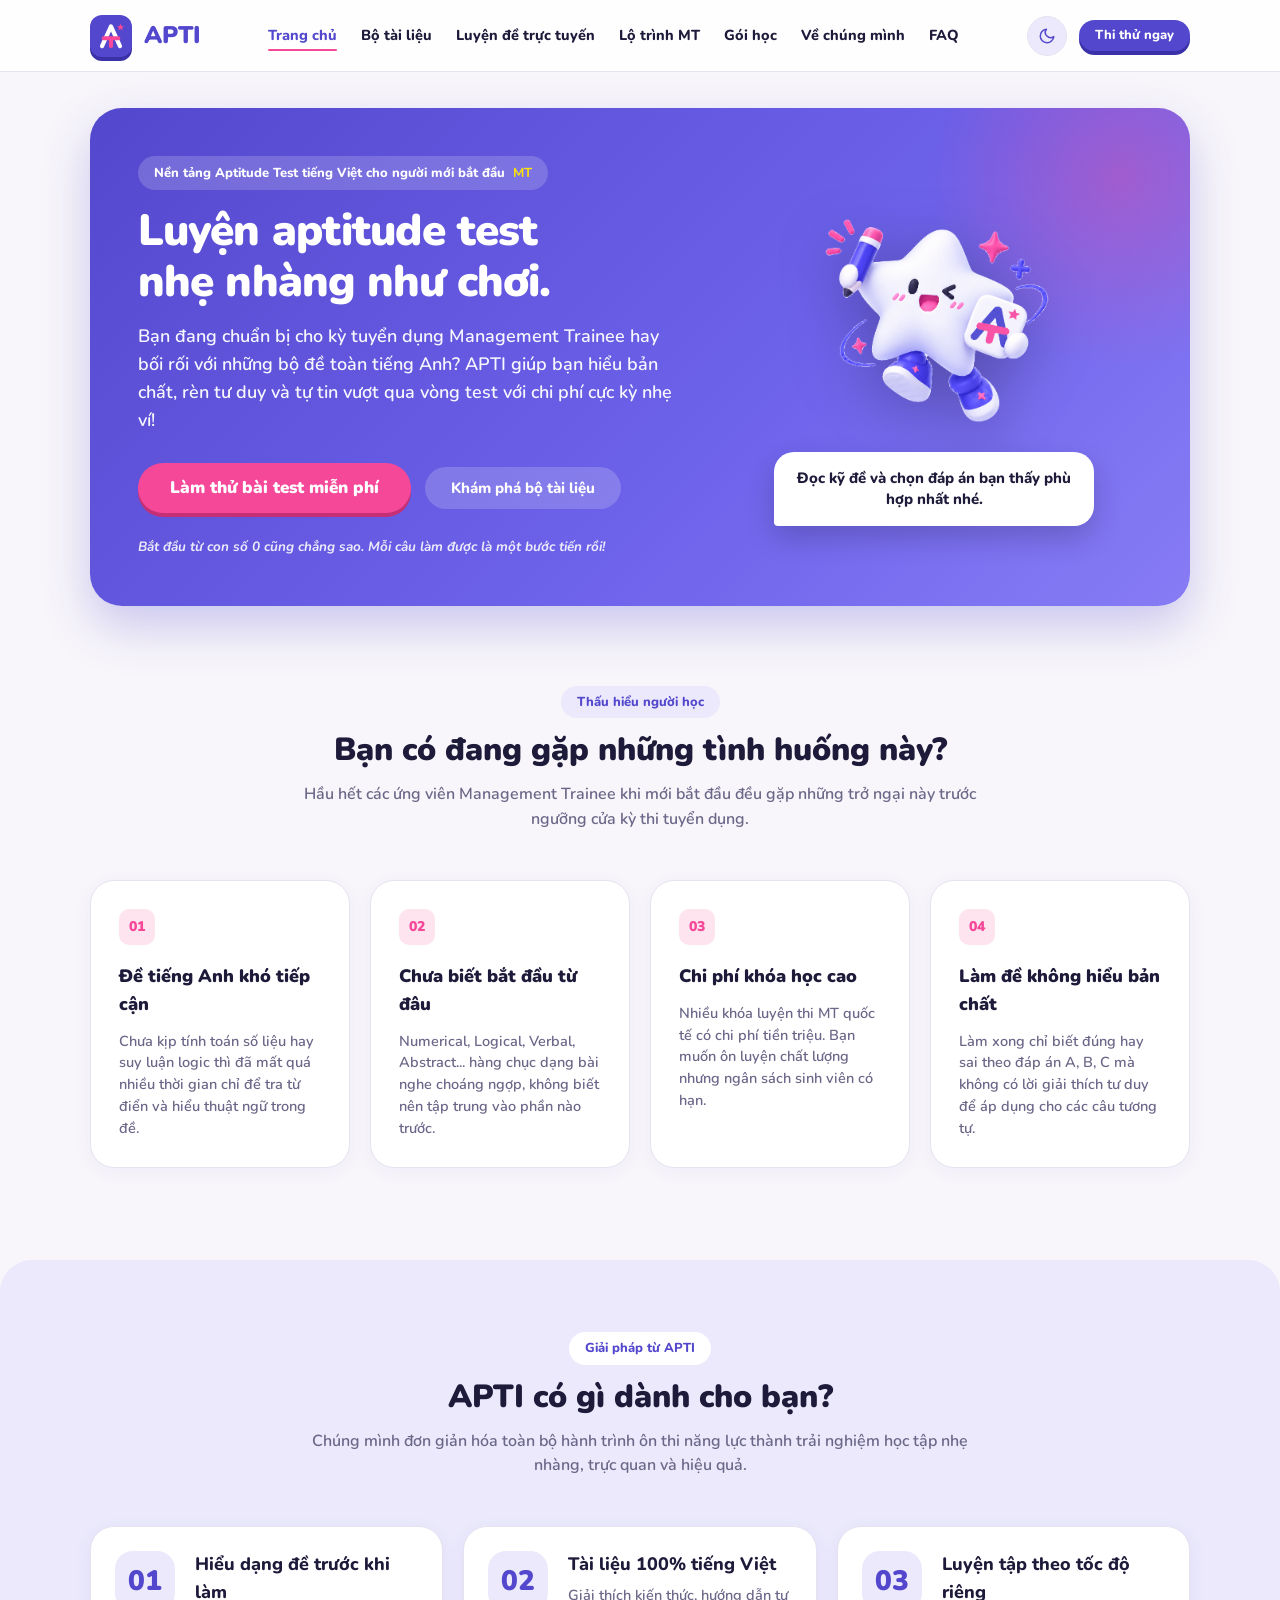
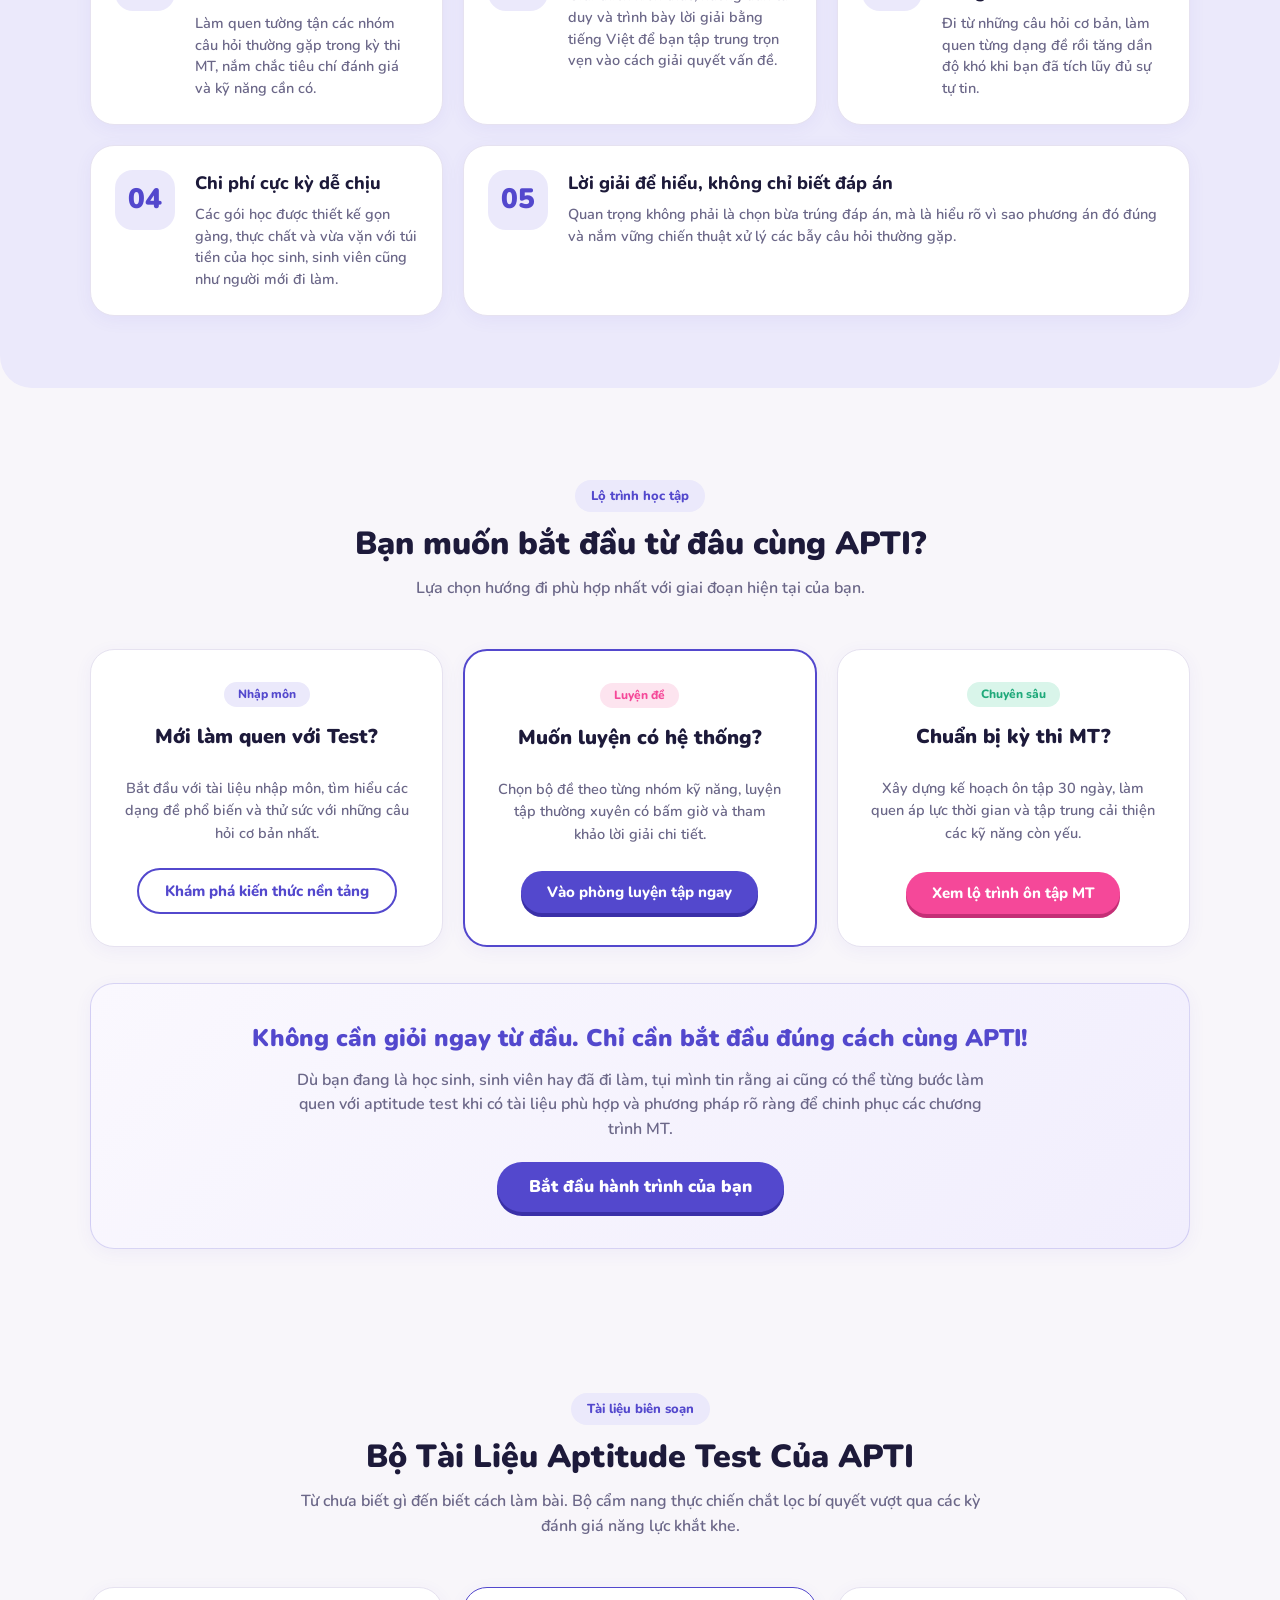
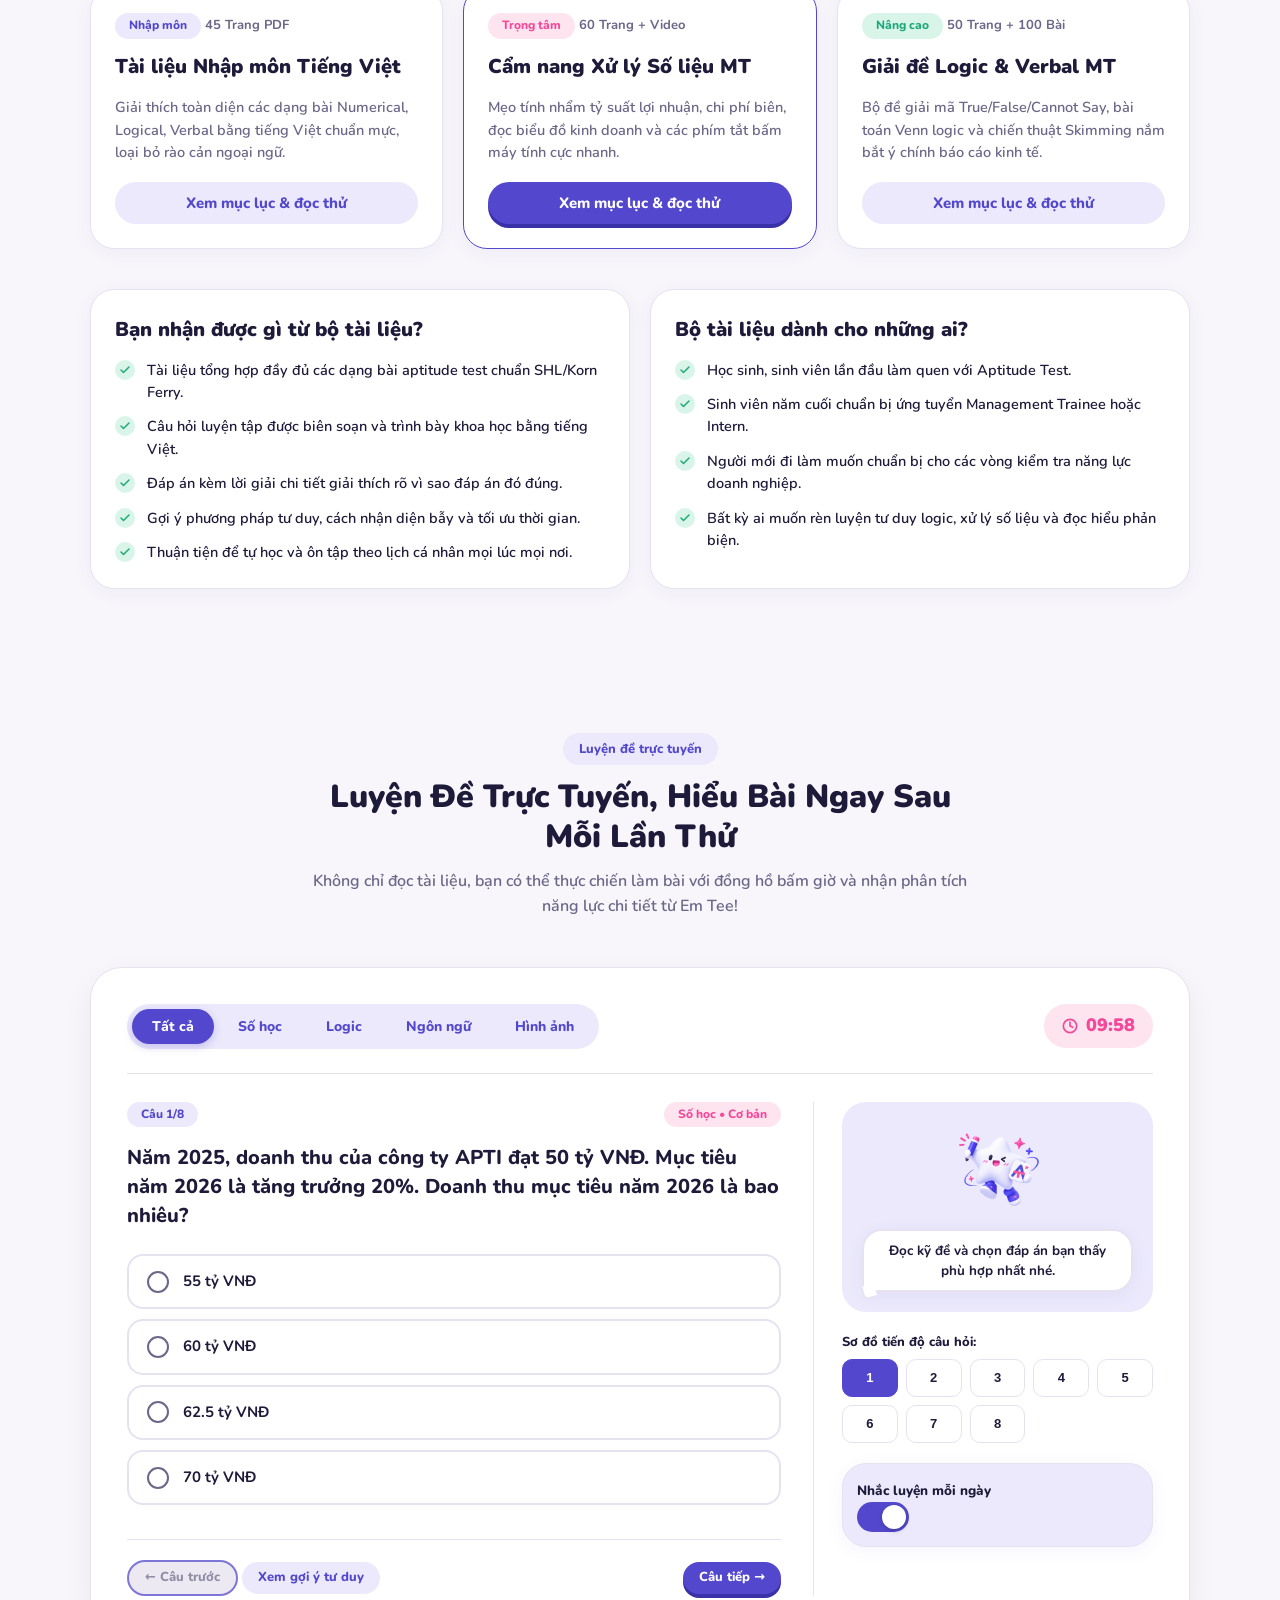
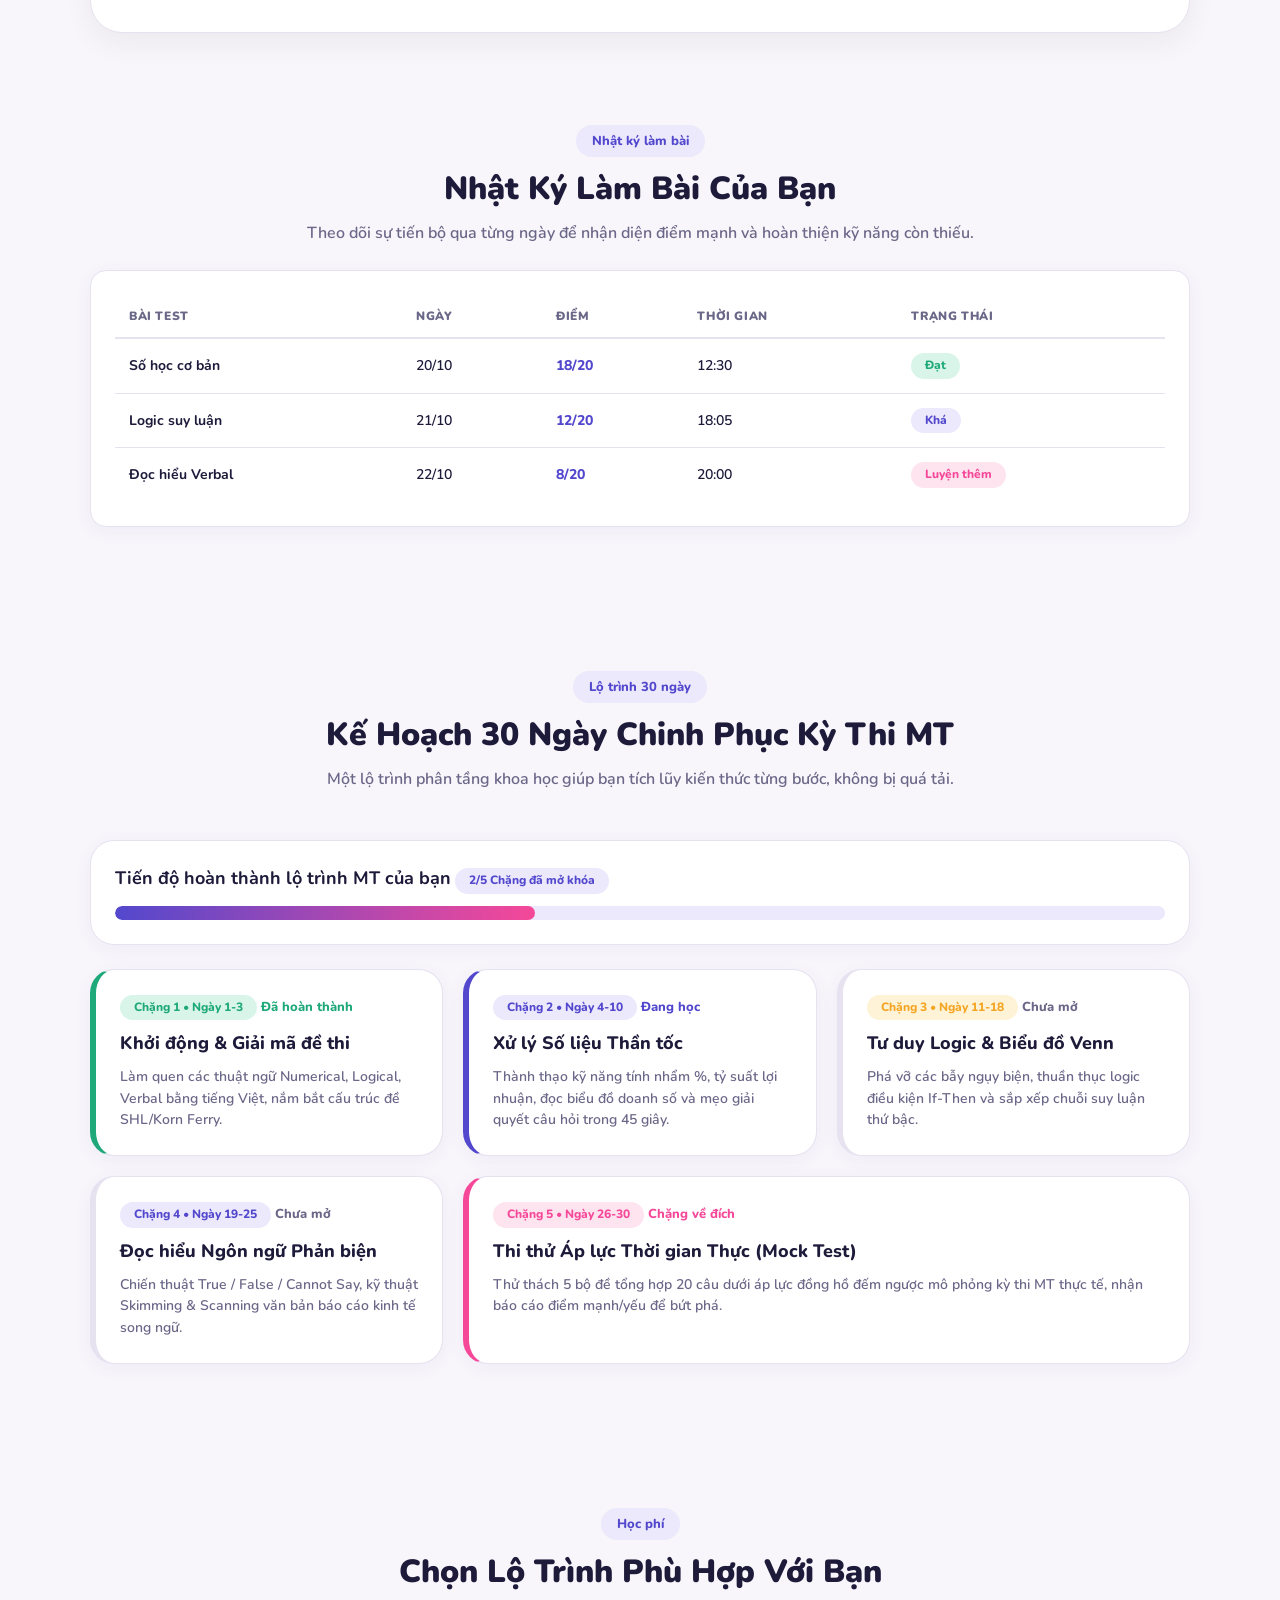
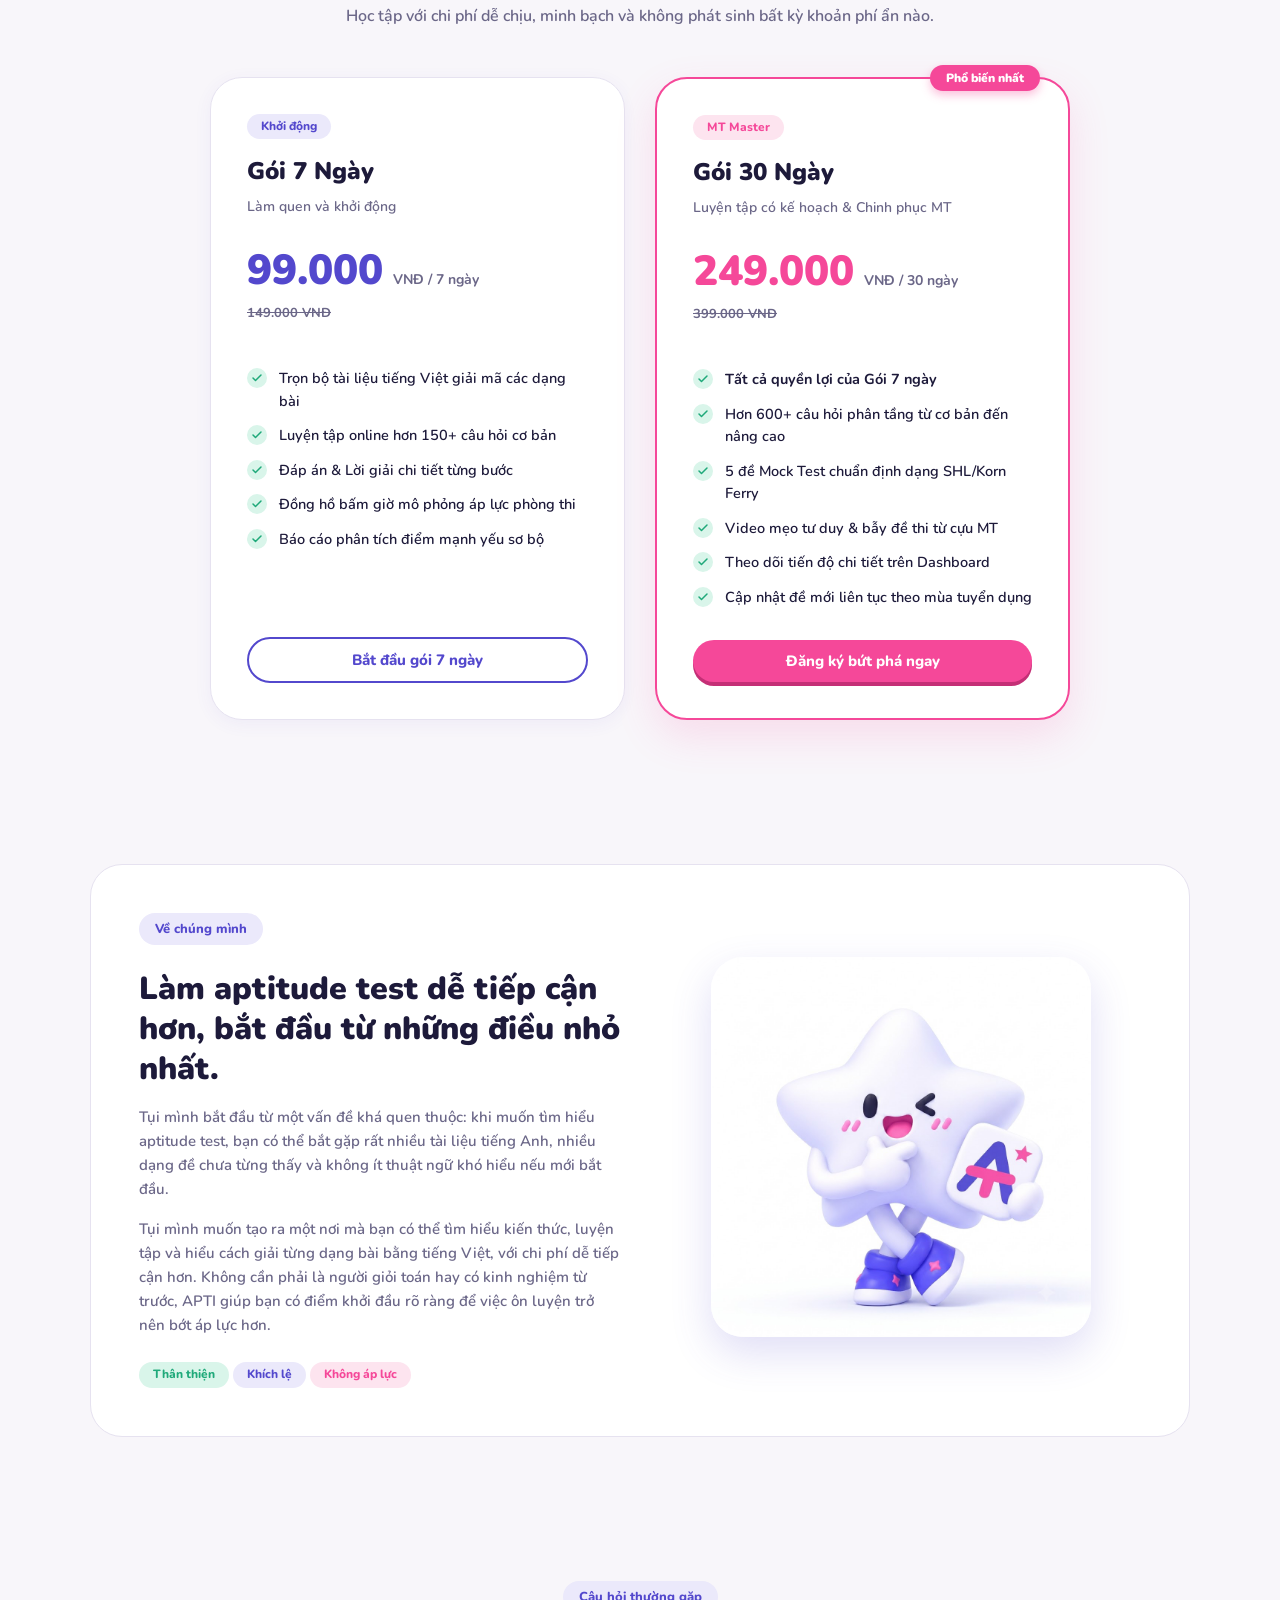
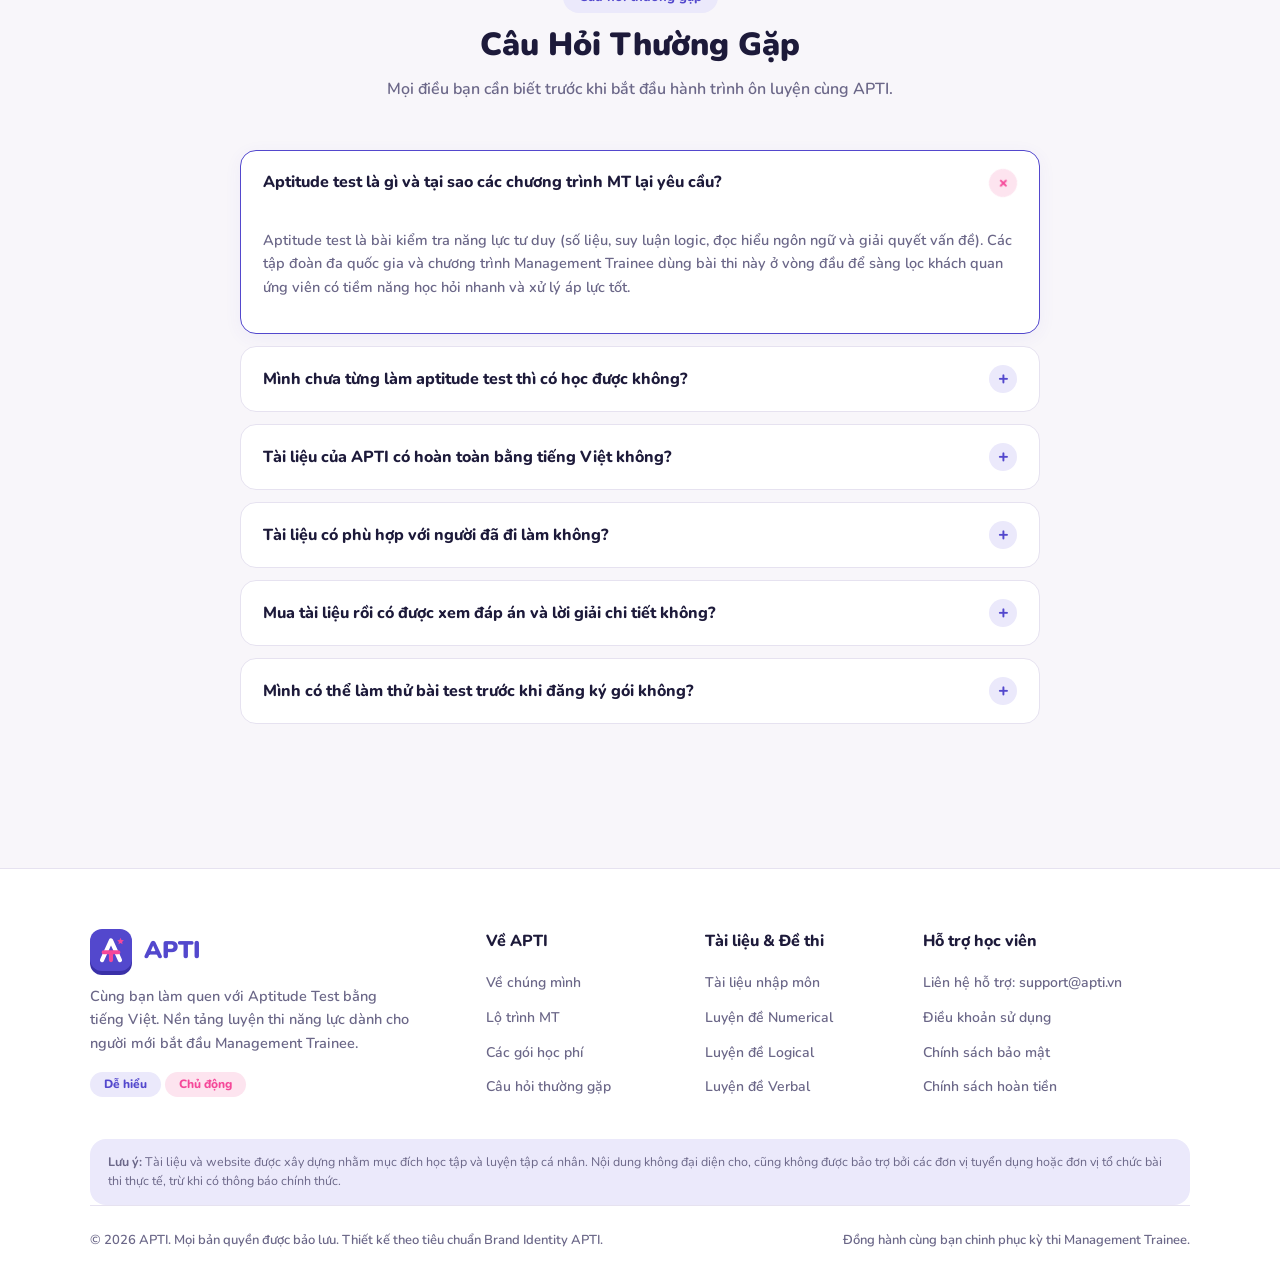
==== apti-frontend/index.html @ e521bf7c "update" ====
<!DOCTYPE html>
<html lang="vi" data-theme="light">
<head>
  <meta charset="utf-8">
  <meta name="viewport" content="width=device-width, initial-scale=1, viewport-fit=cover">
  <title>APTI – Luyện Aptitude Test Nhẹ Nhàng Như Chơi | Tiếng Việt Cho Người Mới Bắt Đầu MT</title>
  
  <!-- SEO Meta Tags -->
  <meta name="description" content="Nền tảng luyện thi Aptitude Test tiếng Việt dành cho người mới bắt đầu Management Trainee. Luyện tập Numerical, Logical, Verbal dễ hiểu, có lời giải chi tiết và chi phí hợp lý.">
  <meta name="keywords" content="aptitude test, management trainee, mt, numerical reasoning, logical reasoning, verbal reasoning, luyện thi mt tiếng việt, apti">
  <meta name="author" content="APTI Team">
  <link rel="icon" type="image/svg+xml" href="assets/icons/3-apti-app-icon.svg">

  <!-- Google Fonts: Nunito -->
  <link rel="preconnect" href="https://fonts.googleapis.com">
  <link rel="preconnect" href="https://fonts.gstatic.com" crossorigin>
  <link href="https://fonts.googleapis.com/css2?family=Nunito:wght@400;600;700;800;900&display=swap" rel="stylesheet">

  <!-- Stylesheets -->
  <link rel="stylesheet" href="css/design-tokens.css">
  <link rel="stylesheet" href="css/components.css">
  <link rel="stylesheet" href="css/layout.css">
  <link rel="stylesheet" href="css/animations.css">
</head>
<body>

  <!-- Hidden SVG Symbols for Logo -->
  <svg width="0" height="0" style="position:absolute; display:none;" aria-hidden="true">
    <symbol id="apti-symbol" viewBox="0 0 100 100">
      <path d="M18 86 L50 16 L82 86" fill="none" stroke="currentColor" stroke-width="15" stroke-linecap="round" stroke-linejoin="round"/>
      <path d="M24 58 H76 M50 58 V86" fill="none" stroke="var(--acc)" stroke-width="15" stroke-linecap="round" stroke-linejoin="round"/>
      <path d="M84 6 L87.5 14 L96 15 L89.5 21 L91.5 29.5 L84 25 L76.5 29.5 L78.5 21 L72 15 L80.5 14Z" fill="var(--acc)"/>
    </symbol>
    <symbol id="icon-check" viewBox="0 0 24 24">
      <polyline points="20 6 9 17 4 12" fill="none" stroke="currentColor" stroke-width="3" stroke-linecap="round" stroke-linejoin="round"/>
    </symbol>
  </svg>

  <!-- ================= 1. SITE HEADER ================= -->
  <header class="site-header" id="site-header">
    <div class="wrap nav-container">
      <!-- Logo -->
      <a href="#trang-chu" class="brand-logo" aria-label="APTI Trang chủ">
        <div class="brand-icon-box">
          <svg width="28" height="28" style="color:#FFFFFF; flex:none;">
            <use href="#apti-symbol"/>
          </svg>
        </div>
        <span>APTI</span>
      </a>

      <!-- Navigation Links -->
      <nav aria-label="Thanh điều hướng chính">
        <ul class="nav-menu" id="nav-menu">
          <li><a href="#trang-chu" class="nav-link active">Trang chủ</a></li>
          <li><a href="#tai-lieu" class="nav-link">Bộ tài liệu</a></li>
          <li><a href="#phong-luyen-tap" class="nav-link">Luyện đề trực tuyến</a></li>
          <li><a href="#lo-trinh-mt" class="nav-link">Lộ trình MT</a></li>
          <li><a href="#goi-luyen-tap" class="nav-link">Gói học</a></li>
          <li><a href="#ve-chung-minh" class="nav-link">Về chúng mình</a></li>
          <li><a href="#faq" class="nav-link">FAQ</a></li>
        </ul>
      </nav>

      <!-- Header Actions -->
      <div class="nav-actions">
        <button class="theme-toggle-btn" id="theme-toggle-btn" aria-label="Chuyển đổi giao diện sáng tối">
          <svg width="18" height="18" viewBox="0 0 24 24" fill="none" stroke="currentColor" stroke-width="2" stroke-linecap="round" stroke-linejoin="round"><path d="M21 12.79A9 9 0 1 1 11.21 3 7 7 0 0 0 21 12.79z"/></svg>
        </button>
        <a href="#phong-luyen-tap" class="btn b-pri b-sm">
          <span>Thi thử ngay</span>
        </a>
        <button class="mobile-menu-btn" id="mobile-menu-btn" aria-label="Mở menu điện thoại">
          <svg width="24" height="24" viewBox="0 0 24 24" fill="none" stroke="currentColor" stroke-width="2" stroke-linecap="round" stroke-linejoin="round"><line x1="3" y1="12" x2="21" y2="12"/><line x1="3" y1="6" x2="21" y2="6"/><line x1="3" y1="18" x2="21" y2="18"/></svg>
        </button>
      </div>
    </div>
  </header>

  <main>
    <!-- ================= 2. HERO SECTION ================= -->
    <section id="trang-chu" style="padding-top: 36px; padding-bottom: 50px;">
      <div class="wrap">
        <div class="hero-card">
          <div class="hero-text-content">
            <div class="hero-badge-pill">
              Nền tảng Aptitude Test tiếng Việt cho người mới bắt đầu <b>MT</b>
            </div>
            <h1 class="hero-title">
              Luyện aptitude test<br>nhẹ nhàng như chơi.
            </h1>
            <p class="hero-subtitle">
              Bạn đang chuẩn bị cho kỳ tuyển dụng Management Trainee hay bối rối với những bộ đề toàn tiếng Anh? APTI giúp bạn hiểu bản chất, rèn tư duy và tự tin vượt qua vòng test với chi phí cực kỳ nhẹ ví!
            </p>
            <div class="hero-buttons">
              <a href="#phong-luyen-tap" class="btn b-acc b-lg" id="hero-btn-quiz">
                <span>Làm thử bài test miễn phí</span>
              </a>
              <a href="#tai-lieu" class="btn b-ghost" style="background:rgba(255,255,255,0.18); color:#FFFFFF; border:none;">
                <span>Khám phá bộ tài liệu</span>
              </a>
            </div>
            <div class="hero-quote-note">
              <i>Bắt đầu từ con số 0 cũng chẳng sao. Mỗi câu làm được là một bước tiến rồi!</i>
            </div>
          </div>

          <!-- Interactive 3D Mascot Widget -->
          <div class="hero-mascot-box">
            <div class="hero-mascot-img-wrap float-anim">
              <img src="assets/mascot/emtee-transparent.png" alt="Linh vật Em Tee 3D" class="hero-mascot-img" id="hero-mascot-img" title="Bấm vào để tương tác cùng Em Tee">
            </div>
            <div class="hero-mascot-speech bubble-pop" id="mascot-speech-hero">
              Chào bạn! Mình là Em Tee. Hôm nay mình làm bài logic nhé?
            </div>
          </div>
        </div>
      </div>
    </section>

    <!-- ================= 3. PAIN POINTS SECTION ================= -->
    <section id="kho-khan" style="padding-top: 30px;">
      <div class="wrap">
        <div class="section-head">
          <span class="section-tag">Thấu hiểu người học</span>
          <h2 class="section-title">Bạn có đang gặp những tình huống này?</h2>
          <p class="section-desc">Hầu hết các ứng viên Management Trainee khi mới bắt đầu đều gặp những trở ngại này trước ngưỡng cửa kỳ thi tuyển dụng.</p>
        </div>

        <div class="grid g-4">
          <div class="card card-hover pain-card">
            <div class="pain-num">01</div>
            <h3 class="pain-title">Đề tiếng Anh khó tiếp cận</h3>
            <p class="pain-desc">Chưa kịp tính toán số liệu hay suy luận logic thì đã mất quá nhiều thời gian chỉ để tra từ điển và hiểu thuật ngữ trong đề.</p>
          </div>

          <div class="card card-hover pain-card">
            <div class="pain-num">02</div>
            <h3 class="pain-title">Chưa biết bắt đầu từ đâu</h3>
            <p class="pain-desc">Numerical, Logical, Verbal, Abstract... hàng chục dạng bài nghe choáng ngợp, không biết nên tập trung vào phần nào trước.</p>
          </div>

          <div class="card card-hover pain-card">
            <div class="pain-num">03</div>
            <h3 class="pain-title">Chi phí khóa học cao</h3>
            <p class="pain-desc">Nhiều khóa luyện thi MT quốc tế có chi phí tiền triệu. Bạn muốn ôn luyện chất lượng nhưng ngân sách sinh viên có hạn.</p>
          </div>

          <div class="card card-hover pain-card">
            <div class="pain-num">04</div>
            <h3 class="pain-title">Làm đề không hiểu bản chất</h3>
            <p class="pain-desc">Làm xong chỉ biết đúng hay sai theo đáp án A, B, C mà không có lời giải thích tư duy để áp dụng cho các câu tương tự.</p>
          </div>
        </div>
      </div>
    </section>

    <!-- ================= 4. VALUE PILLARS SECTION ================= -->
    <section id="gia-tri" style="background: var(--pri-soft); border-radius: var(--radius-xl); margin: 20px 0;">
      <div class="wrap">
        <div class="section-head">
          <span class="section-tag" style="background: #FFFFFF;">Giải pháp từ APTI</span>
          <h2 class="section-title">APTI có gì dành cho bạn?</h2>
          <p class="section-desc">Chúng mình đơn giản hóa toàn bộ hành trình ôn thi năng lực thành trải nghiệm học tập nhẹ nhàng, trực quan và hiệu quả.</p>
        </div>

        <div class="grid g-3">
          <div class="card card-hover pillar-card">
            <div class="pillar-num">01</div>
            <div class="pillar-content">
              <h3>Hiểu dạng đề trước khi làm</h3>
              <p>Làm quen tường tận các nhóm câu hỏi thường gặp trong kỳ thi MT, nắm chắc tiêu chí đánh giá và kỹ năng cần có.</p>
            </div>
          </div>

          <div class="card card-hover pillar-card">
            <div class="pillar-num">02</div>
            <div class="pillar-content">
              <h3>Tài liệu 100% tiếng Việt</h3>
              <p>Giải thích kiến thức, hướng dẫn tư duy và trình bày lời giải bằng tiếng Việt để bạn tập trung trọn vẹn vào cách giải quyết vấn đề.</p>
            </div>
          </div>

          <div class="card card-hover pillar-card">
            <div class="pillar-num">03</div>
            <div class="pillar-content">
              <h3>Luyện tập theo tốc độ riêng</h3>
              <p>Đi từ những câu hỏi cơ bản, làm quen từng dạng đề rồi tăng dần độ khó khi bạn đã tích lũy đủ sự tự tin.</p>
            </div>
          </div>

          <div class="card card-hover pillar-card">
            <div class="pillar-num">04</div>
            <div class="pillar-content">
              <h3>Chi phí cực kỳ dễ chịu</h3>
              <p>Các gói học được thiết kế gọn gàng, thực chất và vừa vặn với túi tiền của học sinh, sinh viên cũng như người mới đi làm.</p>
            </div>
          </div>

          <div class="card card-hover pillar-card" style="grid-column: span 2;">
            <div class="pillar-num">05</div>
            <div class="pillar-content">
              <h3>Lời giải để hiểu, không chỉ biết đáp án</h3>
              <p>Quan trọng không phải là chọn bừa trúng đáp án, mà là hiểu rõ vì sao phương án đó đúng và nắm vững chiến thuật xử lý các bẫy câu hỏi thường gặp.</p>
            </div>
          </div>
        </div>
      </div>
    </section>

    <!-- ================= 5. PATHWAYS SECTION ================= -->
    <section id="lo-trinh-khoi-dau">
      <div class="wrap">
        <div class="section-head">
          <span class="section-tag">Lộ trình học tập</span>
          <h2 class="section-title">Bạn muốn bắt đầu từ đâu cùng APTI?</h2>
          <p class="section-desc">Lựa chọn hướng đi phù hợp nhất với giai đoạn hiện tại của bạn.</p>
        </div>

        <div class="grid g-3">
          <div class="card card-hover pathway-card">
            <span class="chip" style="margin-bottom: 14px;">Nhập môn</span>
            <h3 class="pathway-title">Mới làm quen với Test?</h3>
            <p class="pathway-desc">Bắt đầu với tài liệu nhập môn, tìm hiểu các dạng đề phổ biến và thử sức với những câu hỏi cơ bản nhất.</p>
            <a href="#tai-lieu" class="btn b-out" data-preview-pack="pack-foundation">
              Khám phá kiến thức nền tảng
            </a>
          </div>

          <div class="card card-hover pathway-card" style="border: 2px solid var(--pri);">
            <span class="chip a" style="margin-bottom: 14px;">Luyện đề</span>
            <h3 class="pathway-title">Muốn luyện có hệ thống?</h3>
            <p class="pathway-desc">Chọn bộ đề theo từng nhóm kỹ năng, luyện tập thường xuyên có bấm giờ và tham khảo lời giải chi tiết.</p>
            <a href="#phong-luyen-tap" class="btn b-pri">
              Vào phòng luyện tập ngay
            </a>
          </div>

          <div class="card card-hover pathway-card">
            <span class="chip g" style="margin-bottom: 14px;">Chuyên sâu</span>
            <h3 class="pathway-title">Chuẩn bị kỳ thi MT?</h3>
            <p class="pathway-desc">Xây dựng kế hoạch ôn tập 30 ngày, làm quen áp lực thời gian và tập trung cải thiện các kỹ năng còn yếu.</p>
            <a href="#lo-trinh-mt" class="btn b-acc">
              Xem lộ trình ôn tập MT
            </a>
          </div>
        </div>

        <!-- Banner khích lệ -->
        <div class="card" style="margin-top: 36px; background: linear-gradient(135deg, #FAF8FE 0%, #F1EEFD 100%); border-color: rgba(83,72,205,0.2); text-align: center; padding: 36px;">
          <h3 style="font-size: 24px; font-weight: 900; margin: 0 0 10px; color: var(--pri);">
            Không cần giỏi ngay từ đầu. Chỉ cần bắt đầu đúng cách cùng APTI!
          </h3>
          <p style="color: var(--mut); font-weight: 600; max-width: 720px; margin: 0 auto 20px;">
            Dù bạn đang là học sinh, sinh viên hay đã đi làm, tụi mình tin rằng ai cũng có thể từng bước làm quen với aptitude test khi có tài liệu phù hợp và phương pháp rõ ràng để chinh phục các chương trình MT.
          </p>
          <a href="#phong-luyen-tap" class="btn b-pri b-lg">
            <span>Bắt đầu hành trình của bạn</span>
          </a>
        </div>
      </div>
    </section>

    <!-- ================= 6. DOCUMENTS SECTION ================= -->
    <section id="tai-lieu">
      <div class="wrap">
        <div class="section-head">
          <span class="section-tag">Tài liệu biên soạn</span>
          <h2 class="section-title">Bộ Tài Liệu Aptitude Test Của APTI</h2>
          <p class="section-desc">Từ chưa biết gì đến biết cách làm bài. Bộ cẩm nang thực chiến chắt lọc bí quyết vượt qua các kỳ đánh giá năng lực khắt khe.</p>
        </div>

        <div class="grid g-3" style="margin-bottom: 40px;">
          <div class="card card-hover" style="display:flex; flex-direction:column; justify-content:space-between;">
            <div>
              <div class="row" style="justify-content:space-between; margin-bottom:12px;">
                <span class="chip">Nhập môn</span>
                <span style="font-weight:700; font-size:13px; color:var(--mut);">45 Trang PDF</span>
              </div>
              <h3 style="font-size:20px; font-weight:900; margin:0 0 10px;">Tài liệu Nhập môn Tiếng Việt</h3>
              <p style="color:var(--mut); font-size:14.5px; font-weight:600; margin-bottom:18px;">
                Giải thích toàn diện các dạng bài Numerical, Logical, Verbal bằng tiếng Việt chuẩn mực, loại bỏ rào cản ngoại ngữ.
              </p>
            </div>
            <button class="btn b-soft" data-preview-pack="pack-foundation">
              <span>Xem mục lục & đọc thử</span>
            </button>
          </div>

          <div class="card card-hover" style="display:flex; flex-direction:column; justify-content:space-between; border-color:var(--pri);">
            <div>
              <div class="row" style="justify-content:space-between; margin-bottom:12px;">
                <span class="chip a">Trọng tâm</span>
                <span style="font-weight:700; font-size:13px; color:var(--mut);">60 Trang + Video</span>
              </div>
              <h3 style="font-size:20px; font-weight:900; margin:0 0 10px;">Cẩm nang Xử lý Số liệu MT</h3>
              <p style="color:var(--mut); font-size:14.5px; font-weight:600; margin-bottom:18px;">
                Mẹo tính nhẩm tỷ suất lợi nhuận, chi phí biên, đọc biểu đồ kinh doanh và các phím tắt bấm máy tính cực nhanh.
              </p>
            </div>
            <button class="btn b-pri" data-preview-pack="pack-numerical">
              <span>Xem mục lục & đọc thử</span>
            </button>
          </div>

          <div class="card card-hover" style="display:flex; flex-direction:column; justify-content:space-between;">
            <div>
              <div class="row" style="justify-content:space-between; margin-bottom:12px;">
                <span class="chip g">Nâng cao</span>
                <span style="font-weight:700; font-size:13px; color:var(--mut);">50 Trang + 100 Bài</span>
              </div>
              <h3 style="font-size:20px; font-weight:900; margin:0 0 10px;">Giải đề Logic & Verbal MT</h3>
              <p style="color:var(--mut); font-size:14.5px; font-weight:600; margin-bottom:18px;">
                Bộ đề giải mã True/False/Cannot Say, bài toán Venn logic và chiến thuật Skimming nắm bắt ý chính báo cáo kinh tế.
              </p>
            </div>
            <button class="btn b-soft" data-preview-pack="pack-logical-verbal">
              <span>Xem mục lục & đọc thử</span>
            </button>
          </div>
        </div>

        <!-- Chi tiết quyền lợi & đối tượng -->
        <div class="grid g-2">
          <div class="card">
            <h3 style="font-size:20px; font-weight:900; margin:0 0 14px; color:var(--ink);">
              Bạn nhận được gì từ bộ tài liệu?
            </h3>
            <ul class="feature-list" style="margin:0;">
              <li class="feature-item"><span class="check-icon"><svg width="12" height="12"><use href="#icon-check"/></svg></span> Tài liệu tổng hợp đầy đủ các dạng bài aptitude test chuẩn SHL/Korn Ferry.</li>
              <li class="feature-item"><span class="check-icon"><svg width="12" height="12"><use href="#icon-check"/></svg></span> Câu hỏi luyện tập được biên soạn và trình bày khoa học bằng tiếng Việt.</li>
              <li class="feature-item"><span class="check-icon"><svg width="12" height="12"><use href="#icon-check"/></svg></span> Đáp án kèm lời giải chi tiết giải thích rõ vì sao đáp án đó đúng.</li>
              <li class="feature-item"><span class="check-icon"><svg width="12" height="12"><use href="#icon-check"/></svg></span> Gợi ý phương pháp tư duy, cách nhận diện bẫy và tối ưu thời gian.</li>
              <li class="feature-item"><span class="check-icon"><svg width="12" height="12"><use href="#icon-check"/></svg></span> Thuận tiện để tự học và ôn tập theo lịch cá nhân mọi lúc mọi nơi.</li>
            </ul>
          </div>

          <div class="card">
            <h3 style="font-size:20px; font-weight:900; margin:0 0 14px; color:var(--ink);">
              Bộ tài liệu dành cho những ai?
            </h3>
            <ul class="feature-list" style="margin:0;">
              <li class="feature-item"><span class="check-icon"><svg width="12" height="12"><use href="#icon-check"/></svg></span> Học sinh, sinh viên lần đầu làm quen với Aptitude Test.</li>
              <li class="feature-item"><span class="check-icon"><svg width="12" height="12"><use href="#icon-check"/></svg></span> Sinh viên năm cuối chuẩn bị ứng tuyển Management Trainee hoặc Intern.</li>
              <li class="feature-item"><span class="check-icon"><svg width="12" height="12"><use href="#icon-check"/></svg></span> Người mới đi làm muốn chuẩn bị cho các vòng kiểm tra năng lực doanh nghiệp.</li>
              <li class="feature-item"><span class="check-icon"><svg width="12" height="12"><use href="#icon-check"/></svg></span> Bất kỳ ai muốn rèn luyện tư duy logic, xử lý số liệu và đọc hiểu phản biện.</li>
            </ul>
          </div>
        </div>
      </div>
    </section>

    <!-- ================= 7. LIVE INTERACTIVE PRACTICE STUDIO ================= -->
    <section id="phong-luyen-tap" class="quiz-section">
      <div class="wrap">
        <div class="section-head">
          <span class="section-tag">Luyện đề trực tuyến</span>
          <h2 class="section-title">Luyện Đề Trực Tuyến, Hiểu Bài Ngay Sau Mỗi Lần Thử</h2>
          <p class="section-desc">Không chỉ đọc tài liệu, bạn có thể thực chiến làm bài với đồng hồ bấm giờ và nhận phân tích năng lực chi tiết từ Em Tee!</p>
        </div>

        <div class="quiz-container">
          <!-- Quiz Toolbar -->
          <div class="quiz-toolbar">
            <div class="tabs" id="quiz-category-tabs">
              <!-- Rendered via JS -->
            </div>

            <div class="quiz-timer-badge" id="quiz-timer-badge" title="Thời gian còn lại của bài test">
              <svg width="16" height="16" viewBox="0 0 24 24" fill="none" stroke="currentColor" stroke-width="2.5" stroke-linecap="round" stroke-linejoin="round" style="flex:none;"><circle cx="12" cy="12" r="10"/><polyline points="12 6 12 12 16 14"/></svg>
              <span id="quiz-timer-display">10:00</span>
            </div>
          </div>

          <!-- Active Quiz Play Box -->
          <div id="quiz-play-box">
            <div class="quiz-main-layout">
              <!-- Left: Question & Options -->
              <div class="quiz-question-box">
                <div>
                  <div class="question-meta">
                    <span class="chip" id="question-progress-text">Câu 1/8</span>
                    <span class="chip a" id="question-category-chip">Số học • Cơ bản</span>
                  </div>

                  <p class="question-text" id="question-content-text">
                    Đang tải câu hỏi thi thử...
                  </p>

                  <div id="question-options-list">
                    <!-- Options list dynamically rendered -->
                  </div>

                  <!-- Hint Box (Toggled on button click) -->
                  <div id="quiz-hint-box" style="display:none; margin-top:14px;"></div>
                </div>

                <!-- Navigation Controls -->
                <div class="question-nav-controls">
                  <div class="row">
                    <button class="btn b-out b-sm" id="btn-quiz-prev">
                      ← Câu trước
                    </button>
                    <button class="btn b-soft b-sm" id="btn-quiz-hint">
                      Xem gợi ý tư duy
                    </button>
                  </div>

                  <div class="row">
                    <button class="btn b-pri b-sm" id="btn-quiz-next">
                      Câu tiếp →
                    </button>
                    <button class="btn b-acc" id="btn-quiz-submit" style="display:none;">
                      Nộp bài thi
                    </button>
                  </div>
                </div>
              </div>

              <!-- Right: Em Tee Mascot Companion & Step Map -->
              <div class="quiz-sidebar">
                <div class="quiz-mascot-guide">
                  <img src="assets/mascot/emtee-transparent.png" alt="Em Tee đồng hành" id="quiz-mascot-img" class="float-anim">
                  <div class="bubble bubble-pop" id="mascot-speech-quiz" style="font-size:13.5px; padding:10px 14px;">
                    Đọc kỹ đề và chọn đáp án bạn thấy phù hợp nhất nhé.
                  </div>
                </div>

                <div>
                  <label>Sơ đồ tiến độ câu hỏi:</label>
                  <div class="quiz-progress-map" id="quiz-steps-map">
                    <!-- Numbers 1, 2, 3... -->
                  </div>
                </div>

                <!-- Daily Reminder Feature -->
                <div class="card" style="padding:14px; background:var(--pri-soft);">
                  <div class="row" style="justify-content:space-between;">
                    <span style="font-weight:800; font-size:13.5px; color:var(--ink);">Nhắc luyện mỗi ngày</span>
                    <div class="tog on" id="daily-reminder-toggle" title="Bật/Tắt nhắc nhở luyện tập"></div>
                  </div>
                </div>
              </div>
            </div>
          </div>

          <!-- Quiz Results & Analytics Dashboard (Shown after submit) -->
          <div id="results-dashboard" class="results-dashboard">
            <!-- Dynamically injected after submit -->
          </div>
        </div>
      </div>
    </section>

    <!-- ================= 8. TEST HISTORY TABLE SECTION ================= -->
    <section id="lich-su-thi" style="padding-top: 20px;">
      <div class="wrap">
        <div class="section-head" style="margin-bottom: 24px;">
          <span class="section-tag">Nhật ký làm bài</span>
          <h2 class="section-title">Nhật Ký Làm Bài Của Bạn</h2>
          <p class="section-desc">Theo dõi sự tiến bộ qua từng ngày để nhận diện điểm mạnh và hoàn thiện kỹ năng còn thiếu.</p>
        </div>

        <div class="card tw">
          <table>
            <thead>
              <tr>
                <th>Bài test</th>
                <th>Ngày</th>
                <th>Điểm</th>
                <th>Thời gian</th>
                <th>Trạng thái</th>
              </tr>
            </thead>
            <tbody id="test-history-tbody">
              <!-- Rendered via JS -->
            </tbody>
          </table>
        </div>
      </div>
    </section>

    <!-- ================= 9. ROADMAP SECTION ================= -->
    <section id="lo-trinh-mt">
      <div class="wrap">
        <div class="section-head">
          <span class="section-tag">Lộ trình 30 ngày</span>
          <h2 class="section-title">Kế Hoạch 30 Ngày Chinh Phục Kỳ Thi MT</h2>
          <p class="section-desc">Một lộ trình phân tầng khoa học giúp bạn tích lũy kiến thức từng bước, không bị quá tải.</p>
        </div>

        <div class="card" style="margin-bottom: 24px; padding: 24px;">
          <div class="row" style="justify-content:space-between; margin-bottom: 12px;">
            <b style="font-size:18px;">Tiến độ hoàn thành lộ trình MT của bạn</b>
            <span class="chip">2/5 Chặng đã mở khóa</span>
          </div>
          <div class="bar">
            <div style="width: 40%;"></div>
          </div>
        </div>

        <div class="grid g-3">
          <div class="card card-hover" style="border-left: 6px solid var(--ok);">
            <div class="row" style="justify-content:space-between; margin-bottom:10px;">
              <span class="chip g">Chặng 1 • Ngày 1-3</span>
              <span style="font-size:13px; font-weight:800; color:var(--ok);">Đã hoàn thành</span>
            </div>
            <h3 style="font-size:18px; font-weight:800; margin:0 0 8px;">Khởi động & Giải mã đề thi</h3>
            <p style="color:var(--mut); font-size:14px; font-weight:600; margin:0;">
              Làm quen các thuật ngữ Numerical, Logical, Verbal bằng tiếng Việt, nắm bắt cấu trúc đề SHL/Korn Ferry.
            </p>
          </div>

          <div class="card card-hover" style="border-left: 6px solid var(--pri);">
            <div class="row" style="justify-content:space-between; margin-bottom:10px;">
              <span class="chip">Chặng 2 • Ngày 4-10</span>
              <span style="font-size:13px; font-weight:800; color:var(--pri);">Đang học</span>
            </div>
            <h3 style="font-size:18px; font-weight:800; margin:0 0 8px;">Xử lý Số liệu Thần tốc</h3>
            <p style="color:var(--mut); font-size:14px; font-weight:600; margin:0;">
              Thành thạo kỹ năng tính nhẩm %, tỷ suất lợi nhuận, đọc biểu đồ doanh số và mẹo giải quyết câu hỏi trong 45 giây.
            </p>
          </div>

          <div class="card card-hover" style="border-left: 6px solid var(--line);">
            <div class="row" style="justify-content:space-between; margin-bottom:10px;">
              <span class="chip w">Chặng 3 • Ngày 11-18</span>
              <span style="font-size:13px; font-weight:800; color:var(--mut);">Chưa mở</span>
            </div>
            <h3 style="font-size:18px; font-weight:800; margin:0 0 8px;">Tư duy Logic & Biểu đồ Venn</h3>
            <p style="color:var(--mut); font-size:14px; font-weight:600; margin:0;">
              Phá vỡ các bẫy ngụy biện, thuần thục logic điều kiện If-Then và sắp xếp chuỗi suy luận thứ bậc.
            </p>
          </div>

          <div class="card card-hover" style="border-left: 6px solid var(--line);">
            <div class="row" style="justify-content:space-between; margin-bottom:10px;">
              <span class="chip">Chặng 4 • Ngày 19-25</span>
              <span style="font-size:13px; font-weight:800; color:var(--mut);">Chưa mở</span>
            </div>
            <h3 style="font-size:18px; font-weight:800; margin:0 0 8px;">Đọc hiểu Ngôn ngữ Phản biện</h3>
            <p style="color:var(--mut); font-size:14px; font-weight:600; margin:0;">
              Chiến thuật True / False / Cannot Say, kỹ thuật Skimming & Scanning văn bản báo cáo kinh tế song ngữ.
            </p>
          </div>

          <div class="card card-hover" style="border-left: 6px solid var(--acc); grid-column: span 2;">
            <div class="row" style="justify-content:space-between; margin-bottom:10px;">
              <span class="chip a">Chặng 5 • Ngày 26-30</span>
              <span style="font-size:13px; font-weight:800; color:var(--acc);">Chặng về đích</span>
            </div>
            <h3 style="font-size:18px; font-weight:800; margin:0 0 8px;">Thi thử Áp lực Thời gian Thực (Mock Test)</h3>
            <p style="color:var(--mut); font-size:14px; font-weight:600; margin:0;">
              Thử thách 5 bộ đề tổng hợp 20 câu dưới áp lực đồng hồ đếm ngược mô phỏng kỳ thi MT thực tế, nhận báo cáo điểm mạnh/yếu để bứt phá.
            </p>
          </div>
        </div>
      </div>
    </section>

    <!-- ================= 10. PRICING PLANS SECTION ================= -->
    <section id="goi-luyen-tap">
      <div class="wrap">
        <div class="section-head">
          <span class="section-tag">Học phí</span>
          <h2 class="section-title">Chọn Lộ Trình Phù Hợp Với Bạn</h2>
          <p class="section-desc">Học tập với chi phí dễ chịu, minh bạch và không phát sinh bất kỳ khoản phí ẩn nào.</p>
        </div>

        <div class="pricing-grid">
          <!-- Gói 7 Ngày -->
          <div class="card card-hover pricing-card">
            <span class="chip" style="align-self:flex-start; margin-bottom:14px;">Khởi động</span>
            <h3 style="font-size:24px; font-weight:900; margin:0 0 6px;">Gói 7 Ngày</h3>
            <p style="color:var(--mut); font-size:14px; font-weight:600; margin:0;">Làm quen và khởi động</p>
            
            <div class="price-box">
              <span class="price-num">99.000</span>
              <span class="price-unit">VNĐ / 7 ngày</span>
              <div style="text-decoration:line-through; color:var(--mut); font-size:13px; font-weight:700;">149.000 VNĐ</div>
            </div>

            <ul class="feature-list">
              <li class="feature-item"><span class="check-icon"><svg width="12" height="12"><use href="#icon-check"/></svg></span> Trọn bộ tài liệu tiếng Việt giải mã các dạng bài</li>
              <li class="feature-item"><span class="check-icon"><svg width="12" height="12"><use href="#icon-check"/></svg></span> Luyện tập online hơn 150+ câu hỏi cơ bản</li>
              <li class="feature-item"><span class="check-icon"><svg width="12" height="12"><use href="#icon-check"/></svg></span> Đáp án & Lời giải chi tiết từng bước</li>
              <li class="feature-item"><span class="check-icon"><svg width="12" height="12"><use href="#icon-check"/></svg></span> Đồng hồ bấm giờ mô phỏng áp lực phòng thi</li>
              <li class="feature-item"><span class="check-icon"><svg width="12" height="12"><use href="#icon-check"/></svg></span> Báo cáo phân tích điểm mạnh yếu sơ bộ</li>
            </ul>

            <button class="btn b-out" data-plan-id="starter-7d" style="width:100%;">
              Bắt đầu gói 7 ngày
            </button>
          </div>

          <!-- Gói 30 Ngày Master MT -->
          <div class="card card-hover pricing-card featured">
            <div class="pricing-featured-ribbon">Phổ biến nhất</div>
            <span class="chip a" style="align-self:flex-start; margin-bottom:14px;">MT Master</span>
            <h3 style="font-size:24px; font-weight:900; margin:0 0 6px;">Gói 30 Ngày</h3>
            <p style="color:var(--mut); font-size:14px; font-weight:600; margin:0;">Luyện tập có kế hoạch & Chinh phục MT</p>
            
            <div class="price-box">
              <span class="price-num" style="color:var(--acc);">249.000</span>
              <span class="price-unit">VNĐ / 30 ngày</span>
              <div style="text-decoration:line-through; color:var(--mut); font-size:13px; font-weight:700;">399.000 VNĐ</div>
            </div>

            <ul class="feature-list">
              <li class="feature-item"><span class="check-icon"><svg width="12" height="12"><use href="#icon-check"/></svg></span> <b>Tất cả quyền lợi của Gói 7 ngày</b></li>
              <li class="feature-item"><span class="check-icon"><svg width="12" height="12"><use href="#icon-check"/></svg></span> Hơn 600+ câu hỏi phân tầng từ cơ bản đến nâng cao</li>
              <li class="feature-item"><span class="check-icon"><svg width="12" height="12"><use href="#icon-check"/></svg></span> 5 đề Mock Test chuẩn định dạng SHL/Korn Ferry</li>
              <li class="feature-item"><span class="check-icon"><svg width="12" height="12"><use href="#icon-check"/></svg></span> Video mẹo tư duy & bẫy đề thi từ cựu MT</li>
              <li class="feature-item"><span class="check-icon"><svg width="12" height="12"><use href="#icon-check"/></svg></span> Theo dõi tiến độ chi tiết trên Dashboard</li>
              <li class="feature-item"><span class="check-icon"><svg width="12" height="12"><use href="#icon-check"/></svg></span> Cập nhật đề mới liên tục theo mùa tuyển dụng</li>
            </ul>

            <button class="btn b-acc" data-plan-id="master-30d" style="width:100%;">
              Đăng ký bứt phá ngay
            </button>
          </div>
        </div>
      </div>
    </section>

    <!-- ================= 11. ABOUT US SECTION ================= -->
    <section id="ve-chung-minh">
      <div class="wrap">
        <div class="about-banner">
          <div>
            <span class="section-tag">Về chúng mình</span>
            <h2 style="font-size:32px; font-weight:900; line-height:1.25; margin:12px 0 16px; color:var(--ink);">
              Làm aptitude test dễ tiếp cận hơn, bắt đầu từ những điều nhỏ nhất.
            </h2>
            <p style="color:var(--mut); font-size:15px; font-weight:600; line-height:1.6; margin-bottom:16px;">
              Tụi mình bắt đầu từ một vấn đề khá quen thuộc: khi muốn tìm hiểu aptitude test, bạn có thể bắt gặp rất nhiều tài liệu tiếng Anh, nhiều dạng đề chưa từng thấy và không ít thuật ngữ khó hiểu nếu mới bắt đầu.
            </p>
            <p style="color:var(--mut); font-size:15px; font-weight:600; line-height:1.6; margin-bottom:24px;">
              Tụi mình muốn tạo ra một nơi mà bạn có thể tìm hiểu kiến thức, luyện tập và hiểu cách giải từng dạng bài bằng tiếng Việt, với chi phí dễ tiếp cận hơn. Không cần phải là người giỏi toán hay có kinh nghiệm từ trước, APTI giúp bạn có điểm khởi đầu rõ ràng để việc ôn luyện trở nên bớt áp lực hơn.
            </p>
            <div class="row" style="gap:16px;">
              <span class="chip g">Thân thiện</span>
              <span class="chip">Khích lệ</span>
              <span class="chip a">Không áp lực</span>
            </div>
          </div>

          <div style="text-align:center;">
            <img src="assets/mascot/emtee-mascot-alt.jpg" alt="Đội ngũ APTI & Em Tee" style="width:100%; max-width:380px; border-radius:var(--radius-xl); box-shadow:0 16px 40px rgba(83,72,205,0.18);">
          </div>
        </div>
      </div>
    </section>

    <!-- ================= 12. FAQ SECTION ================= -->
    <section id="faq">
      <div class="wrap">
        <div class="section-head">
          <span class="section-tag">Câu hỏi thường gặp</span>
          <h2 class="section-title">Câu Hỏi Thường Gặp</h2>
          <p class="section-desc">Mọi điều bạn cần biết trước khi bắt đầu hành trình ôn luyện cùng APTI.</p>
        </div>

        <div style="max-width: 800px; margin: 0 auto;" id="faq-accordion-container">
          <!-- Rendered via JS -->
        </div>
      </div>
    </section>
  </main>

  <!-- ================= 13. FOOTER ================= -->
  <footer class="site-footer">
    <div class="wrap">
      <div class="footer-top">
        <div>
          <a href="#trang-chu" class="brand-logo" style="margin-bottom:14px;">
            <div class="brand-icon-box">
              <svg width="28" height="28" style="color:#FFFFFF; flex:none;">
                <use href="#apti-symbol"/>
              </svg>
            </div>
            <span>APTI</span>
          </a>
          <p style="color:var(--mut); font-weight:600; font-size:14.5px; line-height:1.6; margin:0 0 16px; max-width:320px;">
            Cùng bạn làm quen với Aptitude Test bằng tiếng Việt. Nền tảng luyện thi năng lực dành cho người mới bắt đầu Management Trainee.
          </p>
          <div class="row" style="gap:10px;">
            <span class="chip">Dễ hiểu</span>
            <span class="chip a">Chủ động</span>
          </div>
        </div>

        <div class="footer-links-col">
          <h4>Về APTI</h4>
          <ul>
            <li><a href="#ve-chung-minh">Về chúng mình</a></li>
            <li><a href="#lo-trinh-mt">Lộ trình MT</a></li>
            <li><a href="#goi-luyen-tap">Các gói học phí</a></li>
            <li><a href="#faq">Câu hỏi thường gặp</a></li>
          </ul>
        </div>

        <div class="footer-links-col">
          <h4>Tài liệu & Đề thi</h4>
          <ul>
            <li><a href="#tai-lieu">Tài liệu nhập môn</a></li>
            <li><a href="#phong-luyen-tap">Luyện đề Numerical</a></li>
            <li><a href="#phong-luyen-tap">Luyện đề Logical</a></li>
            <li><a href="#phong-luyen-tap">Luyện đề Verbal</a></li>
          </ul>
        </div>

        <div class="footer-links-col">
          <h4>Hỗ trợ học viên</h4>
          <ul>
            <li><a href="#lien-he" id="footer-contact-link">Liên hệ hỗ trợ: support@apti.vn</a></li>
            <li><a href="#dieu-khoan">Điều khoản sử dụng</a></li>
            <li><a href="#chinh-sach">Chính sách bảo mật</a></li>
            <li><a href="#hoan-tien">Chính sách hoàn tiền</a></li>
          </ul>
        </div>
      </div>

      <div class="footer-disclaimer">
        <b>Lưu ý:</b> Tài liệu và website được xây dựng nhằm mục đích học tập và luyện tập cá nhân. Nội dung không đại diện cho, cũng không được bảo trợ bởi các đơn vị tuyển dụng hoặc đơn vị tổ chức bài thi thực tế, trừ khi có thông báo chính thức.
      </div>

      <div class="footer-bottom">
        <div>© 2026 APTI. Mọi bản quyền được bảo lưu. Thiết kế theo tiêu chuẩn Brand Identity APTI.</div>
        <div>Đồng hành cùng bạn chinh phục kỳ thi Management Trainee.</div>
      </div>
    </div>
  </footer>

  <!-- ================= 14. MODAL DIALOG CONTAINER ================= -->
  <div class="modal-overlay" id="app-modal-overlay" role="dialog" aria-modal="true">
    <div class="modal-content">
      <div class="row" style="justify-content:flex-end; margin-bottom:12px;">
        <button class="btn b-ghost b-sm" id="modal-close-btn" aria-label="Đóng cửa sổ" style="padding:6px 12px; border-radius:50%; font-size:16px;">
          ✕
        </button>
      </div>
      <div id="modal-content-body">
        <!-- Content dynamically injected -->
      </div>
    </div>
  </div>

  <!-- Scripts -->
  <script type="module" src="js/main.js"></script>
</body>
</html>
---- apti-frontend/css/design-tokens.css ----
/**
 * APTI Design System Tokens
 * Bảng màu nhận diện thương hiệu từ Huemint & Nguyên tắc thiết kế Nunito
 */

:root {
  /* Color Palette */
  --bg: #F8F6FA;                /* Mist */
  --pri: #5348CD;               /* Indigo Pop */
  --pri-hover: #463db8;
  --pri-shadow: #3a30a8;        /* Đáy 3D nút chính */
  --acc: #F54899;               /* Hot Pink */
  --acc-hover: #e03282;
  --acc-shadow: #c42f76;        /* Đáy 3D nút nhấn */
  --ink: #1D1A3A;               /* Chữ chính */
  --mut: #6B6788;               /* Chữ phụ / Muted */
  --card: #FFFFFF;              /* Nền thẻ */
  --card-glass: rgba(255, 255, 255, 0.88);
  --line: #E6E2F0;              /* Viền thẻ & phân cách */
  --pri-soft: #EBE9FB;          /* Indigo nhạt */
  --acc-soft: #FDE4EF;          /* Hồng nhạt */
  --ok: #1FA97A;                /* Mint - Đúng / Thành công */
  --ok-soft: #D9F5EA;
  --ok-shadow: #157956;
  --warn: #F5A524;              /* Amber - Cảnh báo / Khá */
  --warn-soft: #FEF3D6;
  --danger: #E53935;
  --danger-soft: #FFEBEE;

  /* Typography */
  --font-main: 'Nunito', system-ui, -apple-system, BlinkMacSystemFont, 'Segoe UI', Roboto, sans-serif;
  
  /* Radii */
  --radius-sm: 10px;
  --radius-md: 16px;
  --radius-lg: 24px;
  --radius-xl: 32px;
  --radius-pill: 9999px;

  /* Shadows */
  --shadow-subtle: 0 4px 18px rgba(83, 72, 205, 0.06);
  --shadow-card: 0 10px 30px rgba(29, 26, 58, 0.06);
  --shadow-hover: 0 16px 40px rgba(83, 72, 205, 0.12);
  --shadow-btn-pri: 0 4px 0 var(--pri-shadow);
  --shadow-btn-acc: 0 4px 0 var(--acc-shadow);
  --shadow-btn-ok: 0 4px 0 var(--ok-shadow);

  /* Spacing */
  --wrap-max: 1140px;
  --nav-height: 72px;

  /* Transitions */
  --transition-fast: 0.18s cubic-bezier(0.4, 0, 0.2, 1);
  --transition-normal: 0.3s cubic-bezier(0.4, 0, 0.2, 1);
}

/* Dark Theme Support */
[data-theme="dark"] {
  --bg: #14122A;
  --ink: #F3F1FB;
  --mut: #A29FC2;
  --card: #1D1A3A;
  --card-glass: rgba(29, 26, 58, 0.88);
  --line: #322E5A;
  --pri-soft: #2A2660;
  --acc-soft: #4A1F37;
  --ok-soft: #16362C;
  --warn-soft: #3D2D16;
  --shadow-subtle: 0 4px 20px rgba(0, 0, 0, 0.35);
  --shadow-card: 0 12px 36px rgba(0, 0, 0, 0.45);
  --shadow-hover: 0 18px 45px rgba(83, 72, 205, 0.28);
}
---- apti-frontend/css/components.css ----
/**
 * APTI UI Components
 * Nút bo tròn đáy 3D, Card mềm, Mascot speech bubble, Vòng tròn tiến độ, v.v.
 */

/* ----------------- Nút bấm (3D Tactile Buttons) ----------------- */
.btn {
  font-family: var(--font-main);
  font-weight: 800;
  font-size: 15px;
  border: none;
  border-radius: var(--radius-pill);
  padding: 12px 26px;
  cursor: pointer;
  display: inline-flex;
  align-items: center;
  justify-content: center;
  gap: 8px;
  transition: all var(--transition-fast);
  text-decoration: none;
  line-height: 1.2;
  user-select: none;
  white-space: nowrap;
}

.btn:active:not(:disabled) {
  transform: translateY(3px);
}

.b-pri {
  background: var(--pri);
  color: #FFFFFF;
  box-shadow: var(--shadow-btn-pri);
}
.b-pri:hover:not(:disabled) {
  background: var(--pri-hover);
}
.b-pri:active:not(:disabled) {
  box-shadow: 0 1px 0 var(--pri-shadow);
}

.b-acc {
  background: var(--acc);
  color: #FFFFFF;
  box-shadow: var(--shadow-btn-acc);
}
.b-acc:hover:not(:disabled) {
  background: var(--acc-hover);
}
.b-acc:active:not(:disabled) {
  box-shadow: 0 1px 0 var(--acc-shadow);
}

.b-ok {
  background: var(--ok);
  color: #FFFFFF;
  box-shadow: var(--shadow-btn-ok);
}
.b-ok:hover:not(:disabled) {
  background: #188c64;
}
.b-ok:active:not(:disabled) {
  box-shadow: 0 1px 0 var(--ok-shadow);
}

.b-out {
  background: transparent;
  color: var(--pri);
  border: 2px solid var(--pri);
}
.b-out:hover:not(:disabled) {
  background: var(--pri-soft);
}

.b-soft {
  background: var(--pri-soft);
  color: var(--pri);
}
.b-soft:hover:not(:disabled) {
  filter: brightness(0.96);
}

.b-ghost {
  background: transparent;
  color: var(--ink);
  border: 1px solid var(--line);
}
.b-ghost:hover:not(:disabled) {
  background: var(--pri-soft);
  color: var(--pri);
}

.b-dis, .btn:disabled {
  background: var(--line) !important;
  color: var(--mut) !important;
  box-shadow: none !important;
  cursor: not-allowed;
  transform: none !important;
  opacity: 0.75;
}

.b-sm {
  padding: 8px 16px;
  font-size: 13px;
}

.b-lg {
  padding: 15px 32px;
  font-size: 17px;
  font-weight: 900;
}

.b-icon {
  width: 42px;
  height: 42px;
  padding: 0;
  border-radius: 50%;
  flex: none;
}

/* ----------------- Thẻ (Cards) ----------------- */
.card {
  background: var(--card);
  border: 1px solid var(--line);
  border-radius: var(--radius-lg);
  padding: 24px;
  box-shadow: var(--shadow-subtle);
  transition: transform var(--transition-normal), box-shadow var(--transition-normal), border-color var(--transition-normal);
}

.card-hover:hover {
  transform: translateY(-4px);
  box-shadow: var(--shadow-hover);
  border-color: rgba(83, 72, 205, 0.25);
}

.card-highlight {
  border: 2px solid var(--pri);
  position: relative;
  overflow: hidden;
}

.card-highlight::before {
  content: '';
  position: absolute;
  top: 0;
  left: 0;
  right: 0;
  height: 6px;
  background: linear-gradient(90deg, var(--pri), var(--acc));
}

/* ----------------- Nhãn (Chips & Badges) ----------------- */
.chip {
  display: inline-flex;
  align-items: center;
  gap: 6px;
  padding: 5px 14px;
  border-radius: var(--radius-pill);
  font-size: 12px;
  font-weight: 800;
  background: var(--pri-soft);
  color: var(--pri);
  line-height: 1.3;
}

.chip.a {
  background: var(--acc-soft);
  color: var(--acc);
}

.chip.g {
  background: var(--ok-soft);
  color: var(--ok);
}

.chip.w {
  background: var(--warn-soft);
  color: var(--warn);
}

/* ----------------- Mascot Em Tee Bubble ----------------- */
.mascot-container {
  display: flex;
  align-items: center;
  gap: 20px;
  position: relative;
}

.bubble {
  background: var(--card);
  border: 2px solid var(--line);
  border-radius: 20px 20px 20px 4px;
  padding: 14px 18px;
  font-weight: 700;
  font-size: 15px;
  line-height: 1.45;
  color: var(--ink);
  box-shadow: var(--shadow-subtle);
  position: relative;
  transition: all var(--transition-fast);
}

.bubble::before {
  content: '';
  position: absolute;
  bottom: -9px;
  left: -2px;
  width: 14px;
  height: 14px;
  background: var(--card);
  border-left: 2px solid var(--line);
  border-bottom: 2px solid var(--line);
  border-bottom-left-radius: 6px;
  transform: rotate(-15deg);
}

/* ----------------- Vòng tròn kết quả (Circular Progress Ring) ----------------- */
.ring {
  --p: 70;
  --c: var(--pri);
  width: 124px;
  height: 124px;
  border-radius: 50%;
  background: conic-gradient(var(--c) calc(var(--p) * 1%), var(--pri-soft) 0);
  display: grid;
  place-items: center;
  margin: 0 auto 12px;
  box-shadow: 0 4px 14px rgba(83, 72, 205, 0.1);
  transition: background 0.8s ease-in-out;
}

.ring span {
  width: 96px;
  height: 96px;
  border-radius: 50%;
  background: var(--card);
  display: grid;
  place-items: center;
  font-weight: 900;
  font-size: 26px;
  color: var(--ink);
}

.ctr {
  text-align: center;
  font-weight: 800;
  font-size: 15px;
  color: var(--ink);
}

.ctr small {
  display: block;
  color: var(--mut);
  font-weight: 700;
  font-size: 13px;
  margin-top: 3px;
}

/* ----------------- Thanh tiến độ (Progress Bar) ----------------- */
.bar {
  height: 14px;
  border-radius: var(--radius-pill);
  background: var(--pri-soft);
  overflow: hidden;
  position: relative;
}

.bar > div {
  height: 100%;
  border-radius: var(--radius-pill);
  background: linear-gradient(90deg, var(--pri), var(--acc));
  transition: width 0.5s cubic-bezier(0.4, 0, 0.2, 1);
}

/* ----------------- Nút gạt Toggle Switch ----------------- */
.tog {
  width: 52px;
  height: 30px;
  border-radius: var(--radius-pill);
  background: var(--line);
  position: relative;
  cursor: pointer;
  flex: none;
  transition: background var(--transition-fast);
}

.tog::after {
  content: "";
  position: absolute;
  top: 3px;
  left: 3px;
  width: 24px;
  height: 24px;
  border-radius: 50%;
  background: #FFFFFF;
  box-shadow: 0 2px 5px rgba(0,0,0,0.2);
  transition: left var(--transition-fast);
}

.tog.on {
  background: var(--pri);
}

.tog.on::after {
  left: 25px;
}

/* ----------------- Tabs chuyển đổi ----------------- */
.tabs {
  display: inline-flex;
  background: var(--pri-soft);
  border-radius: var(--radius-pill);
  padding: 5px;
  gap: 4px;
  flex-wrap: wrap;
}

.tabs button {
  font-family: var(--font-main);
  font-weight: 800;
  font-size: 14px;
  border: 0;
  background: transparent;
  color: var(--pri);
  padding: 8px 20px;
  border-radius: var(--radius-pill);
  cursor: pointer;
  transition: all var(--transition-fast);
}

.tabs button.on {
  background: var(--pri);
  color: #FFFFFF;
  box-shadow: 0 3px 8px rgba(83, 72, 205, 0.25);
}

/* ----------------- Form Controls ----------------- */
.inp {
  font-family: var(--font-main);
  font-size: 15px;
  font-weight: 600;
  width: 100%;
  padding: 13px 16px;
  border-radius: var(--radius-md);
  border: 2px solid var(--line);
  background: var(--card);
  color: var(--ink);
  transition: border-color var(--transition-fast), box-shadow var(--transition-fast);
}

.inp:focus {
  outline: none;
  border-color: var(--pri);
  box-shadow: 0 0 0 4px var(--pri-soft);
}

label {
  font-size: 13px;
  font-weight: 800;
  display: block;
  margin-bottom: 6px;
  color: var(--ink);
}

/* ----------------- Lựa chọn trắc nghiệm Quiz Option ----------------- */
.opt {
  display: flex;
  gap: 14px;
  align-items: center;
  padding: 14px 18px;
  border: 2px solid var(--line);
  border-radius: var(--radius-md);
  margin-bottom: 10px;
  cursor: pointer;
  font-weight: 700;
  font-size: 15px;
  color: var(--ink);
  background: var(--card);
  transition: all var(--transition-fast);
  user-select: none;
}

.opt:hover:not(.locked) {
  border-color: var(--pri);
  background: var(--pri-soft);
  transform: translateX(4px);
}

.opt i {
  width: 22px;
  height: 22px;
  border-radius: 50%;
  border: 2px solid var(--mut);
  flex: none;
  display: grid;
  place-items: center;
  font-size: 11px;
  color: #FFFFFF;
  transition: all var(--transition-fast);
}

.opt.sel {
  border-color: var(--pri);
  background: var(--pri-soft);
  box-shadow: 0 4px 12px rgba(83, 72, 205, 0.12);
}

.opt.sel i {
  border-color: var(--pri);
  background: radial-gradient(var(--pri) 55%, transparent 60%);
}

.opt.correct {
  border-color: var(--ok) !important;
  background: var(--ok-soft) !important;
  color: var(--ok) !important;
}

.opt.correct i {
  border-color: var(--ok);
  background: var(--ok);
}

.opt.wrong {
  border-color: var(--acc) !important;
  background: var(--acc-soft) !important;
  color: var(--acc) !important;
}

.opt.wrong i {
  border-color: var(--acc);
  background: var(--acc);
}

/* ----------------- Thông báo Toast ----------------- */
.toast {
  display: flex;
  gap: 12px;
  align-items: center;
  padding: 14px 18px;
  border-radius: var(--radius-md);
  font-weight: 800;
  font-size: 14px;
  line-height: 1.4;
  margin-top: 10px;
  animation: slideInDown 0.3s ease;
}

.toast-ok {
  background: var(--ok-soft);
  color: var(--ok);
  border: 1px solid rgba(31, 169, 122, 0.3);
}

.toast-warn {
  background: var(--acc-soft);
  color: var(--acc);
  border: 1px solid rgba(245, 72, 153, 0.3);
}

.toast-info {
  background: var(--pri-soft);
  color: var(--pri);
  border: 1px solid rgba(83, 72, 205, 0.3);
}

/* ----------------- Bảng dữ liệu ----------------- */
.tw {
  overflow-x: auto;
  border-radius: var(--radius-md);
}

table {
  width: 100%;
  border-collapse: collapse;
  font-size: 14px;
  min-width: 520px;
}

th {
  text-align: left;
  font-size: 12px;
  font-weight: 900;
  text-transform: uppercase;
  letter-spacing: 0.05em;
  color: var(--mut);
  padding: 12px 14px;
  border-bottom: 2px solid var(--line);
}

td {
  padding: 14px;
  border-bottom: 1px solid var(--line);
  color: var(--ink);
  font-weight: 600;
}

tr:last-child td {
  border-bottom: none;
}

tr:hover td {
  background: var(--pri-soft);
}

/* ----------------- Modal Dialog ----------------- */
.modal-overlay {
  position: fixed;
  inset: 0;
  background: rgba(20, 18, 42, 0.65);
  backdrop-filter: blur(8px);
  z-index: 1000;
  display: grid;
  place-items: center;
  padding: 20px;
  opacity: 0;
  pointer-events: none;
  transition: opacity 0.25s ease;
}

.modal-overlay.active {
  opacity: 1;
  pointer-events: auto;
}

.modal-content {
  background: var(--card);
  border-radius: var(--radius-xl);
  max-width: 680px;
  width: 100%;
  max-height: 90vh;
  overflow-y: auto;
  padding: 32px;
  border: 1px solid var(--line);
  box-shadow: 0 25px 60px rgba(0,0,0,0.3);
  transform: scale(0.95) translateY(10px);
  transition: transform 0.25s cubic-bezier(0.4, 0, 0.2, 1);
}

.modal-overlay.active .modal-content {
  transform: scale(1) translateY(0);
}

/* ----------------- Accordion (FAQ) ----------------- */
.accordion-item {
  border: 1px solid var(--line);
  border-radius: var(--radius-md);
  margin-bottom: 12px;
  background: var(--card);
  overflow: hidden;
  transition: border-color var(--transition-fast);
}

.accordion-item.active {
  border-color: var(--pri);
  box-shadow: var(--shadow-subtle);
}

.accordion-header {
  padding: 18px 22px;
  font-weight: 800;
  font-size: 16px;
  display: flex;
  justify-content: space-between;
  align-items: center;
  cursor: pointer;
  color: var(--ink);
  user-select: none;
}

.accordion-icon {
  width: 28px;
  height: 28px;
  border-radius: 50%;
  background: var(--pri-soft);
  color: var(--pri);
  display: grid;
  place-items: center;
  font-size: 18px;
  transition: transform var(--transition-fast);
}

.accordion-item.active .accordion-icon {
  transform: rotate(45deg);
  background: var(--acc-soft);
  color: var(--acc);
}

.accordion-body {
  max-height: 0;
  overflow: hidden;
  transition: max-height 0.3s ease, padding 0.3s ease;
  padding: 0 22px;
  color: var(--mut);
  font-weight: 600;
  line-height: 1.6;
  font-size: 14.5px;
}

.accordion-item.active .accordion-body {
  padding: 0 22px 20px 22px;
  max-height: 250px;
}
---- apti-frontend/css/layout.css ----
/**
 * APTI Page Layout Styles
 * Cấu trúc Header, Hero, Quiz Studio, Pricing, FAQ và Footer
 */

/* ----------------- Reset & Base ----------------- */
*, *::before, *::after {
  box-sizing: border-box;
}

html {
  scroll-behavior: smooth;
  scroll-padding-top: calc(var(--nav-height) + 16px);
}

body {
  margin: 0;
  background-color: var(--bg);
  color: var(--ink);
  font-family: var(--font-main);
  line-height: 1.55;
  -webkit-font-smoothing: antialiased;
  transition: background-color var(--transition-normal), color var(--transition-normal);
  overflow-x: hidden;
}

.wrap {
  max-width: var(--wrap-max);
  margin: 0 auto;
  padding: 0 20px;
}

section {
  padding: 72px 0;
}

.section-head {
  text-align: center;
  max-width: 680px;
  margin: 0 auto 48px;
}

.section-tag {
  display: inline-flex;
  align-items: center;
  gap: 6px;
  padding: 6px 16px;
  background: var(--pri-soft);
  color: var(--pri);
  font-weight: 800;
  font-size: 13px;
  border-radius: var(--radius-pill);
  margin-bottom: 12px;
}

.section-title {
  font-size: 32px;
  font-weight: 900;
  line-height: 1.25;
  margin: 0 0 12px;
  color: var(--ink);
}

.section-desc {
  font-size: 16px;
  color: var(--mut);
  margin: 0;
  font-weight: 600;
}

/* ----------------- Header / Navigation ----------------- */
.site-header {
  position: sticky;
  top: 0;
  z-index: 500;
  height: var(--nav-height);
  background: var(--card-glass);
  backdrop-filter: blur(12px);
  -webkit-backdrop-filter: blur(12px);
  border-bottom: 1px solid var(--line);
  transition: background-color var(--transition-normal), border-color var(--transition-normal);
}

.nav-container {
  height: 100%;
  display: flex;
  align-items: center;
  justify-content: space-between;
  gap: 20px;
}

.brand-logo {
  display: flex;
  align-items: center;
  gap: 12px;
  text-decoration: none;
  font-weight: 900;
  font-size: 24px;
  color: var(--pri);
}

.brand-icon-box {
  width: 42px;
  height: 42px;
  border-radius: 12px;
  background: var(--pri);
  display: grid;
  place-items: center;
  box-shadow: 0 4px 0 var(--pri-shadow);
  transition: transform var(--transition-fast);
}

.brand-logo:hover .brand-icon-box {
  transform: scale(1.05);
}

.nav-menu {
  display: flex;
  align-items: center;
  gap: 24px;
  list-style: none;
  margin: 0;
  padding: 0;
}

.nav-link {
  color: var(--ink);
  text-decoration: none;
  font-weight: 800;
  font-size: 14.5px;
  transition: color var(--transition-fast);
  padding: 6px 0;
  position: relative;
}

.nav-link:hover, .nav-link.active {
  color: var(--pri);
}

.nav-link.active::after {
  content: '';
  position: absolute;
  bottom: 0;
  left: 0;
  right: 0;
  height: 2px;
  background: var(--acc);
  border-radius: 2px;
}

.nav-actions {
  display: flex;
  align-items: center;
  gap: 12px;
}

.theme-toggle-btn {
  background: var(--pri-soft);
  border: 1px solid var(--line);
  color: var(--pri);
  width: 40px;
  height: 40px;
  border-radius: 50%;
  cursor: pointer;
  display: grid;
  place-items: center;
  font-size: 18px;
  transition: all var(--transition-fast);
}

.theme-toggle-btn:hover {
  background: var(--pri);
  color: #FFFFFF;
}

.mobile-menu-btn {
  display: none;
  background: transparent;
  border: none;
  color: var(--ink);
  font-size: 24px;
  cursor: pointer;
}

/* ----------------- Hero Section ----------------- */
.hero-card {
  background: linear-gradient(135deg, var(--pri) 0%, #6d62ea 60%, #877cf5 100%);
  border-radius: var(--radius-xl);
  padding: 48px;
  color: #FFFFFF;
  display: grid;
  grid-template-columns: 1.25fr 0.95fr;
  gap: 40px;
  align-items: center;
  position: relative;
  overflow: hidden;
  box-shadow: 0 20px 48px rgba(83, 72, 205, 0.28);
}

.hero-card::after {
  content: '';
  position: absolute;
  top: -120px;
  right: -120px;
  width: 380px;
  height: 380px;
  border-radius: 50%;
  background: radial-gradient(circle, rgba(245, 72, 153, 0.35) 0%, transparent 70%);
  pointer-events: none;
}

.hero-badge-pill {
  display: inline-flex;
  align-items: center;
  gap: 8px;
  padding: 7px 16px;
  background: rgba(255, 255, 255, 0.18);
  backdrop-filter: blur(10px);
  border-radius: var(--radius-pill);
  font-weight: 800;
  font-size: 13px;
  margin-bottom: 16px;
}

.hero-badge-pill b {
  color: #FFE600;
}

.hero-title {
  font-size: 44px;
  font-weight: 900;
  line-height: 1.15;
  margin: 0 0 16px;
  letter-spacing: -0.02em;
}

.hero-subtitle {
  font-size: 18px;
  line-height: 1.55;
  margin: 0 0 28px;
  opacity: 0.95;
  font-weight: 600;
}

.hero-buttons {
  display: flex;
  flex-wrap: wrap;
  gap: 14px;
  align-items: center;
}

.hero-quote-note {
  margin-top: 24px;
  font-size: 13.5px;
  font-weight: 700;
  opacity: 0.88;
  display: flex;
  align-items: center;
  gap: 8px;
}

.hero-mascot-box {
  display: flex;
  flex-direction: column;
  align-items: center;
  position: relative;
  z-index: 1;
}

.hero-mascot-img-wrap {
  position: relative;
  width: 250px;
  height: 250px;
  display: grid;
  place-items: center;
}

.hero-mascot-img {
  width: 100%;
  height: 100%;
  object-fit: contain;
  filter: drop-shadow(0 14px 28px rgba(0, 0, 0, 0.25));
}

.hero-mascot-speech {
  background: #FFFFFF;
  color: #1D1A3A;
  border-radius: 20px 20px 20px 4px;
  padding: 16px 20px;
  font-weight: 800;
  font-size: 15px;
  box-shadow: 0 12px 28px rgba(0,0,0,0.18);
  margin-top: 14px;
  position: relative;
  max-width: 320px;
  text-align: center;
  line-height: 1.4;
}

/* ----------------- Grid Layouts ----------------- */
.grid {
  display: grid;
  gap: 20px;
}

.g-4 {
  grid-template-columns: repeat(auto-fit, minmax(240px, 1fr));
}

.g-3 {
  grid-template-columns: repeat(auto-fit, minmax(280px, 1fr));
}

.g-2 {
  grid-template-columns: repeat(auto-fit, minmax(320px, 1fr));
}

/* ----------------- Pain Points Section ----------------- */
.pain-card {
  padding: 28px;
  border-radius: var(--radius-lg);
  display: flex;
  flex-direction: column;
  gap: 12px;
}

.pain-num {
  font-size: 14px;
  font-weight: 900;
  color: var(--acc);
  background: var(--acc-soft);
  width: 36px;
  height: 36px;
  border-radius: 10px;
  display: grid;
  place-items: center;
  margin-bottom: 6px;
}

.pain-title {
  font-size: 18px;
  font-weight: 900;
  margin: 0;
  color: var(--ink);
}

.pain-desc {
  font-size: 14.5px;
  color: var(--mut);
  line-height: 1.5;
  margin: 0;
  font-weight: 600;
}

/* ----------------- 5 Value Pillars ----------------- */
.pillar-card {
  display: flex;
  gap: 20px;
  padding: 24px;
  align-items: flex-start;
}

.pillar-num {
  font-size: 28px;
  font-weight: 900;
  color: var(--pri);
  background: var(--pri-soft);
  width: 60px;
  height: 60px;
  border-radius: 18px;
  display: grid;
  place-items: center;
  flex: none;
}

.pillar-content h3 {
  margin: 0 0 6px;
  font-size: 18px;
  font-weight: 800;
  color: var(--ink);
}

.pillar-content p {
  margin: 0;
  font-size: 14.5px;
  color: var(--mut);
  line-height: 1.5;
  font-weight: 600;
}

/* ----------------- Pathways Section ----------------- */
.pathway-card {
  padding: 32px;
  text-align: center;
  display: flex;
  flex-direction: column;
  align-items: center;
  justify-content: space-between;
}

.pathway-icon {
  font-size: 42px;
  margin-bottom: 14px;
}

.pathway-title {
  font-size: 20px;
  font-weight: 900;
  margin: 0 0 10px;
  color: var(--ink);
}

.pathway-desc {
  font-size: 14.5px;
  color: var(--mut);
  font-weight: 600;
  margin-bottom: 24px;
  flex-grow: 1;
}

/* ----------------- Quiz Practice Studio ----------------- */
.quiz-section {
  background: var(--bg);
  position: relative;
}

.quiz-container {
  background: var(--card);
  border: 1px solid var(--line);
  border-radius: var(--radius-xl);
  padding: 36px;
  box-shadow: var(--shadow-card);
}

.quiz-toolbar {
  display: flex;
  justify-content: space-between;
  align-items: center;
  flex-wrap: wrap;
  gap: 16px;
  padding-bottom: 24px;
  border-bottom: 1px solid var(--line);
  margin-bottom: 28px;
}

.quiz-timer-badge {
  display: flex;
  align-items: center;
  gap: 8px;
  font-weight: 900;
  font-size: 18px;
  color: var(--acc);
  background: var(--acc-soft);
  padding: 8px 18px;
  border-radius: var(--radius-pill);
}

.quiz-timer-badge.warning {
  animation: pulseWarning 1s infinite alternate;
}

.quiz-main-layout {
  display: grid;
  grid-template-columns: 1fr 340px;
  gap: 32px;
}

.quiz-question-box {
  display: flex;
  flex-direction: column;
  justify-content: space-between;
}

.question-meta {
  display: flex;
  align-items: center;
  justify-content: space-between;
  margin-bottom: 16px;
}

.question-text {
  font-size: 20px;
  font-weight: 800;
  line-height: 1.45;
  margin: 0 0 24px;
  color: var(--ink);
  white-space: pre-line;
}

.question-nav-controls {
  display: flex;
  justify-content: space-between;
  align-items: center;
  margin-top: 24px;
  padding-top: 20px;
  border-top: 1px solid var(--line);
  flex-wrap: wrap;
  gap: 12px;
}

.quiz-sidebar {
  border-left: 1px solid var(--line);
  padding-left: 28px;
  display: flex;
  flex-direction: column;
  gap: 20px;
}

.quiz-mascot-guide {
  background: var(--pri-soft);
  border-radius: var(--radius-lg);
  padding: 20px;
  text-align: center;
}

.quiz-mascot-guide img {
  width: 90px;
  height: 90px;
  margin-bottom: 10px;
}

.quiz-progress-map {
  display: grid;
  grid-template-columns: repeat(5, 1fr);
  gap: 8px;
}

.progress-step-btn {
  height: 38px;
  border-radius: 10px;
  border: 1px solid var(--line);
  background: var(--card);
  color: var(--ink);
  font-weight: 800;
  font-size: 13px;
  cursor: pointer;
  display: grid;
  place-items: center;
  transition: all var(--transition-fast);
}

.progress-step-btn.current {
  border-color: var(--pri);
  background: var(--pri);
  color: #FFFFFF;
}

.progress-step-btn.answered {
  background: var(--pri-soft);
  color: var(--pri);
  border-color: var(--pri);
}

/* ----------------- Quiz Results Dashboard ----------------- */
.results-dashboard {
  display: none;
  animation: fadeIn 0.4s ease;
}

.results-dashboard.active {
  display: block;
}

.results-celebrate-card {
  text-align: center;
  padding: 36px;
  background: linear-gradient(135deg, rgba(83, 72, 205, 0.08) 0%, rgba(245, 72, 153, 0.08) 100%);
  border-radius: var(--radius-xl);
  margin-bottom: 32px;
}

.results-grid-summary {
  display: grid;
  grid-template-columns: repeat(3, 1fr);
  gap: 20px;
  margin-bottom: 32px;
}

/* ----------------- Pricing Section ----------------- */
.pricing-grid {
  display: grid;
  grid-template-columns: repeat(2, 1fr);
  gap: 30px;
  max-width: 860px;
  margin: 0 auto;
}

.pricing-card {
  padding: 36px;
  border-radius: var(--radius-xl);
  display: flex;
  flex-direction: column;
  position: relative;
}

.pricing-card.featured {
  border: 2px solid var(--acc);
  box-shadow: 0 16px 40px rgba(245, 72, 153, 0.15);
}

.pricing-featured-ribbon {
  position: absolute;
  top: -14px;
  right: 28px;
  background: var(--acc);
  color: #FFFFFF;
  padding: 4px 16px;
  border-radius: var(--radius-pill);
  font-size: 12px;
  font-weight: 900;
  box-shadow: 0 4px 10px rgba(245, 72, 153, 0.35);
}

.price-box {
  margin: 20px 0;
}

.price-num {
  font-size: 42px;
  font-weight: 900;
  color: var(--pri);
}

.price-unit {
  font-size: 14px;
  color: var(--mut);
  font-weight: 700;
  margin-left: 6px;
}

.feature-list {
  list-style: none;
  padding: 0;
  margin: 24px 0 32px;
  display: flex;
  flex-direction: column;
  gap: 12px;
  flex-grow: 1;
}

.feature-item {
  display: flex;
  align-items: flex-start;
  gap: 12px;
  font-size: 14.5px;
  font-weight: 600;
  color: var(--ink);
}

.feature-item .check-icon {
  width: 20px;
  height: 20px;
  border-radius: 50%;
  background: var(--ok-soft);
  color: var(--ok);
  display: inline-grid;
  place-items: center;
  flex: none;
  margin-top: 1px;
}

/* ----------------- About Us ----------------- */
.about-banner {
  background: var(--card);
  border: 1px solid var(--line);
  border-radius: var(--radius-xl);
  padding: 48px;
  display: grid;
  grid-template-columns: 1fr 1fr;
  gap: 40px;
  align-items: center;
}

/* ----------------- Footer ----------------- */
.site-footer {
  background: var(--card);
  border-top: 1px solid var(--line);
  padding: 60px 0 30px;
  margin-top: 60px;
}

.footer-top {
  display: grid;
  grid-template-columns: 2fr 1fr 1fr 1.5fr;
  gap: 40px;
  margin-bottom: 40px;
}

.footer-links-col h4 {
  margin: 0 0 16px;
  font-size: 16px;
  font-weight: 800;
  color: var(--ink);
}

.footer-links-col ul {
  list-style: none;
  padding: 0;
  margin: 0;
  display: flex;
  flex-direction: column;
  gap: 10px;
}

.footer-links-col a {
  text-decoration: none;
  color: var(--mut);
  font-size: 14px;
  font-weight: 600;
  transition: color var(--transition-fast);
}

.footer-links-col a:hover {
  color: var(--pri);
}

.footer-bottom {
  padding-top: 24px;
  border-top: 1px solid var(--line);
  display: flex;
  justify-content: space-between;
  align-items: center;
  flex-wrap: wrap;
  gap: 16px;
  font-size: 13px;
  color: var(--mut);
  font-weight: 600;
}

.footer-disclaimer {
  font-size: 12.5px;
  color: var(--mut);
  background: var(--pri-soft);
  padding: 14px 18px;
  border-radius: var(--radius-md);
  margin-top: 24px;
  line-height: 1.5;
}

/* ----------------- Responsive Breakpoints ----------------- */
@media (max-width: 992px) {
  .hero-card {
    grid-template-columns: 1fr;
    padding: 32px;
    text-align: center;
  }
  .hero-buttons {
    justify-content: center;
  }
  .hero-quote-note {
    justify-content: center;
  }
  .quiz-main-layout {
    grid-template-columns: 1fr;
  }
  .quiz-sidebar {
    border-left: none;
    border-top: 1px solid var(--line);
    padding-left: 0;
    padding-top: 24px;
  }
  .pricing-grid {
    grid-template-columns: 1fr;
    max-width: 480px;
  }
  .about-banner {
    grid-template-columns: 1fr;
  }
  .footer-top {
    grid-template-columns: 1fr 1fr;
  }
}

@media (max-width: 768px) {
  .nav-menu {
    display: none;
  }
  .mobile-menu-btn {
    display: block;
  }
  .results-grid-summary {
    grid-template-columns: 1fr;
  }
  .footer-top {
    grid-template-columns: 1fr;
  }
  .hero-title {
    font-size: 32px;
  }
  .quiz-container {
    padding: 20px;
  }
}
---- apti-frontend/css/animations.css ----
/**
 * APTI Dynamic Micro-animations
 * Chuyển động linh vật Em Tee, hiệu ứng bấm nút, thông báo và ăn mừng
 */

@keyframes floatMascot {
  0% {
    transform: translateY(0px) rotate(0deg);
  }
  50% {
    transform: translateY(-12px) rotate(2deg);
  }
  100% {
    transform: translateY(0px) rotate(0deg);
  }
}

.float-anim {
  animation: floatMascot 4s ease-in-out infinite;
}

@keyframes bubblePop {
  0% {
    opacity: 0;
    transform: scale(0.9) translateY(8px);
  }
  100% {
    opacity: 1;
    transform: scale(1) translateY(0);
  }
}

.bubble-pop {
  animation: bubblePop 0.35s cubic-bezier(0.34, 1.56, 0.64, 1) forwards;
}

@keyframes pulseWarning {
  0% {
    transform: scale(1);
    box-shadow: 0 0 0 0 rgba(245, 72, 153, 0.4);
  }
  100% {
    transform: scale(1.04);
    box-shadow: 0 0 0 10px rgba(245, 72, 153, 0);
  }
}

@keyframes slideInDown {
  from {
    opacity: 0;
    transform: translateY(-10px);
  }
  to {
    opacity: 1;
    transform: translateY(0);
  }
}

@keyframes fadeIn {
  from {
    opacity: 0;
  }
  to {
    opacity: 1;
  }
}

@keyframes starSpin {
  0% {
    transform: rotate(0deg) scale(1);
  }
  50% {
    transform: rotate(180deg) scale(1.2);
  }
  100% {
    transform: rotate(360deg) scale(1);
  }
}

.star-interactive:hover {
  animation: starSpin 1.2s ease;
}

/* Shimmer shine effect for primary CTA buttons */
.shimmer-btn {
  position: relative;
  overflow: hidden;
}

.shimmer-btn::after {
  content: '';
  position: absolute;
  top: -50%;
  left: -60%;
  width: 40%;
  height: 200%;
  background: linear-gradient(
    60deg,
    rgba(255, 255, 255, 0) 20%,
    rgba(255, 255, 255, 0.35) 50%,
    rgba(255, 255, 255, 0) 80%
  );
  transform: rotate(25deg);
  animation: shimmerMove 4s infinite ease-in-out;
}

@keyframes shimmerMove {
  0% {
    left: -70%;
  }
  30% {
    left: 140%;
  }
  100% {
    left: 140%;
  }
}
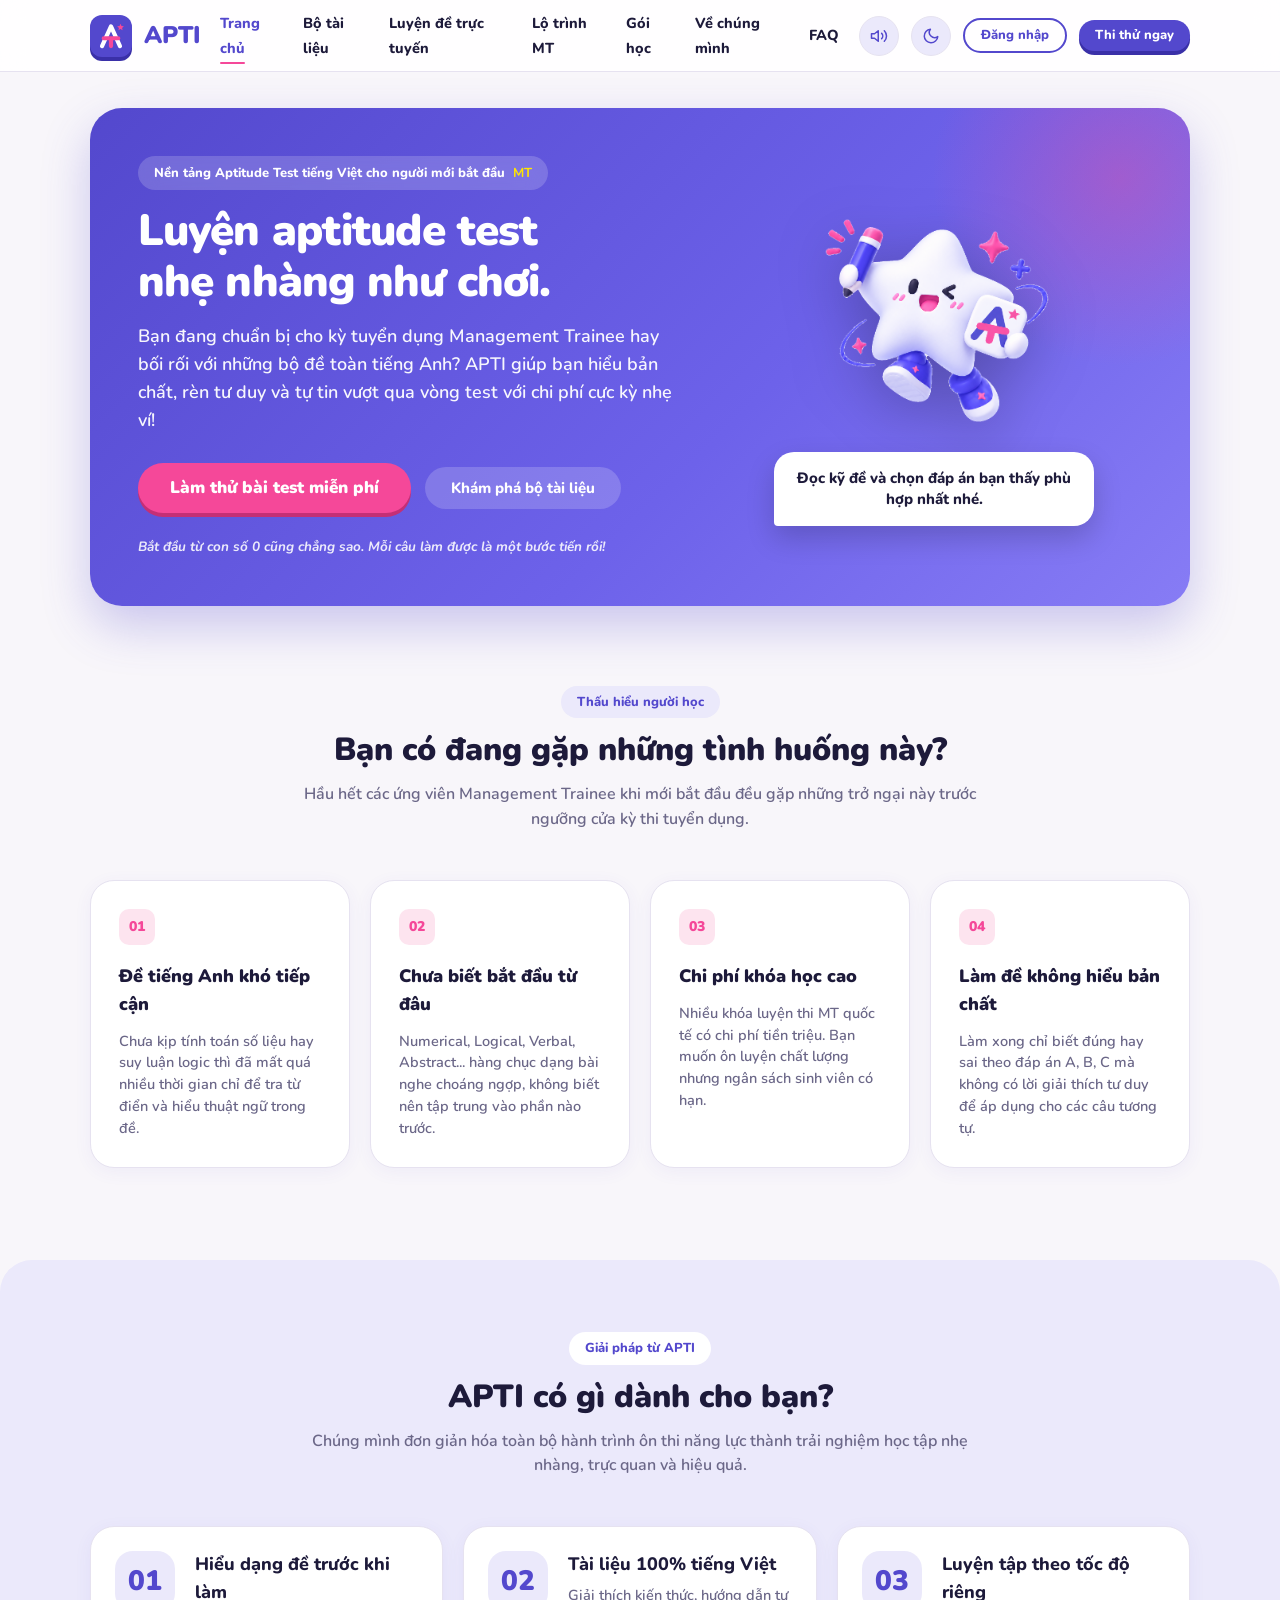
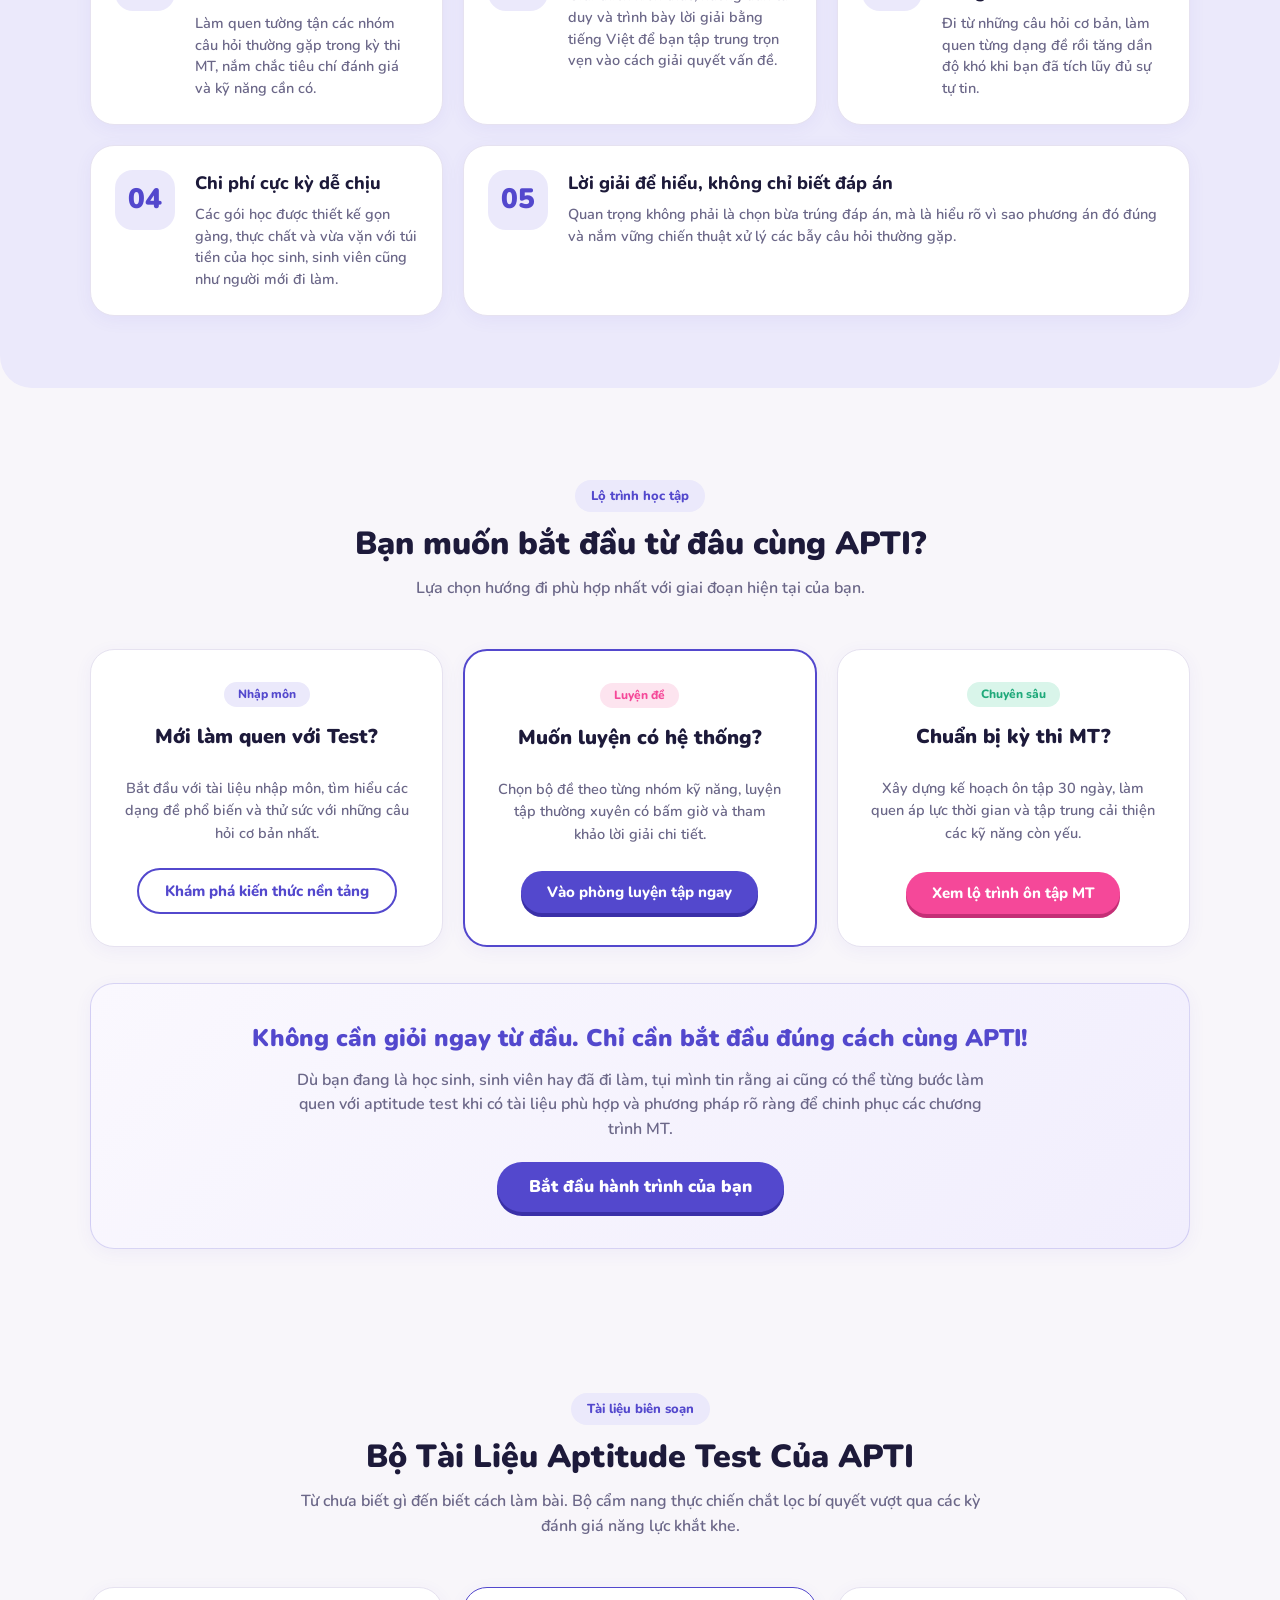
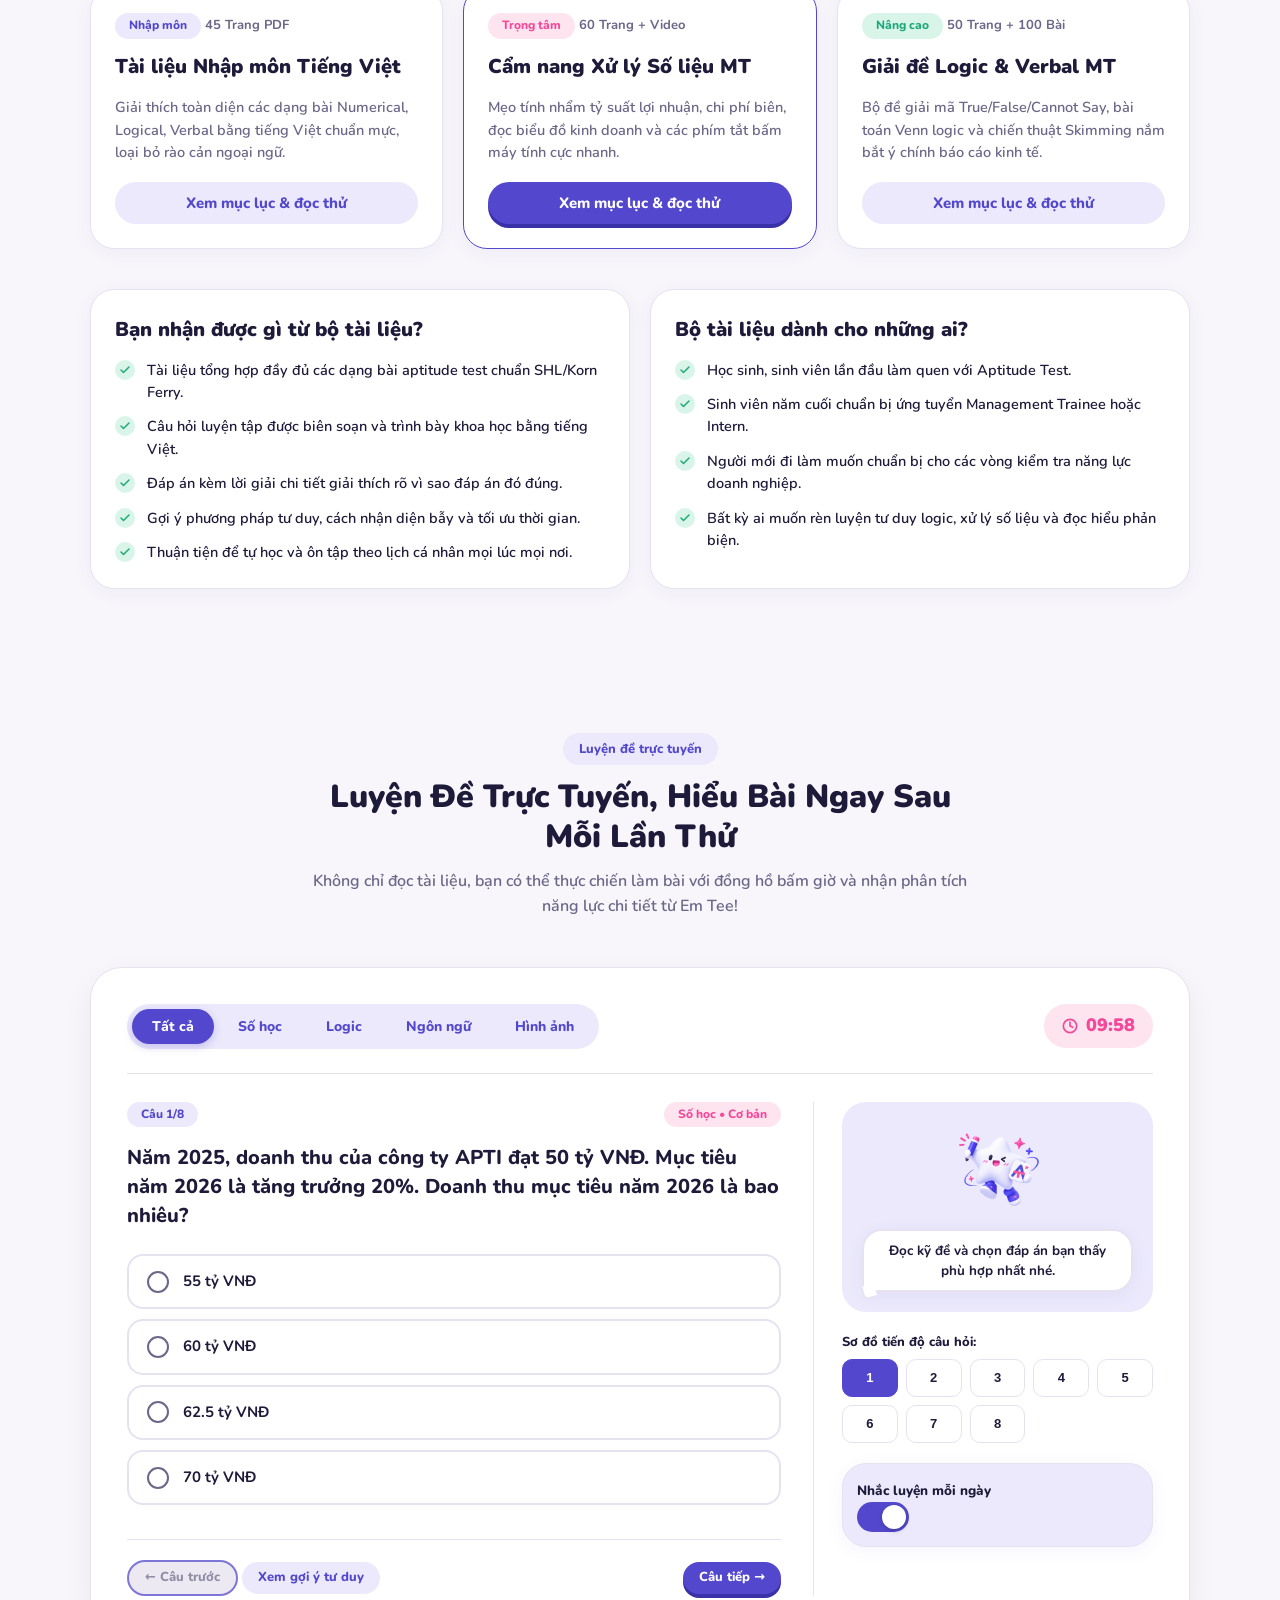
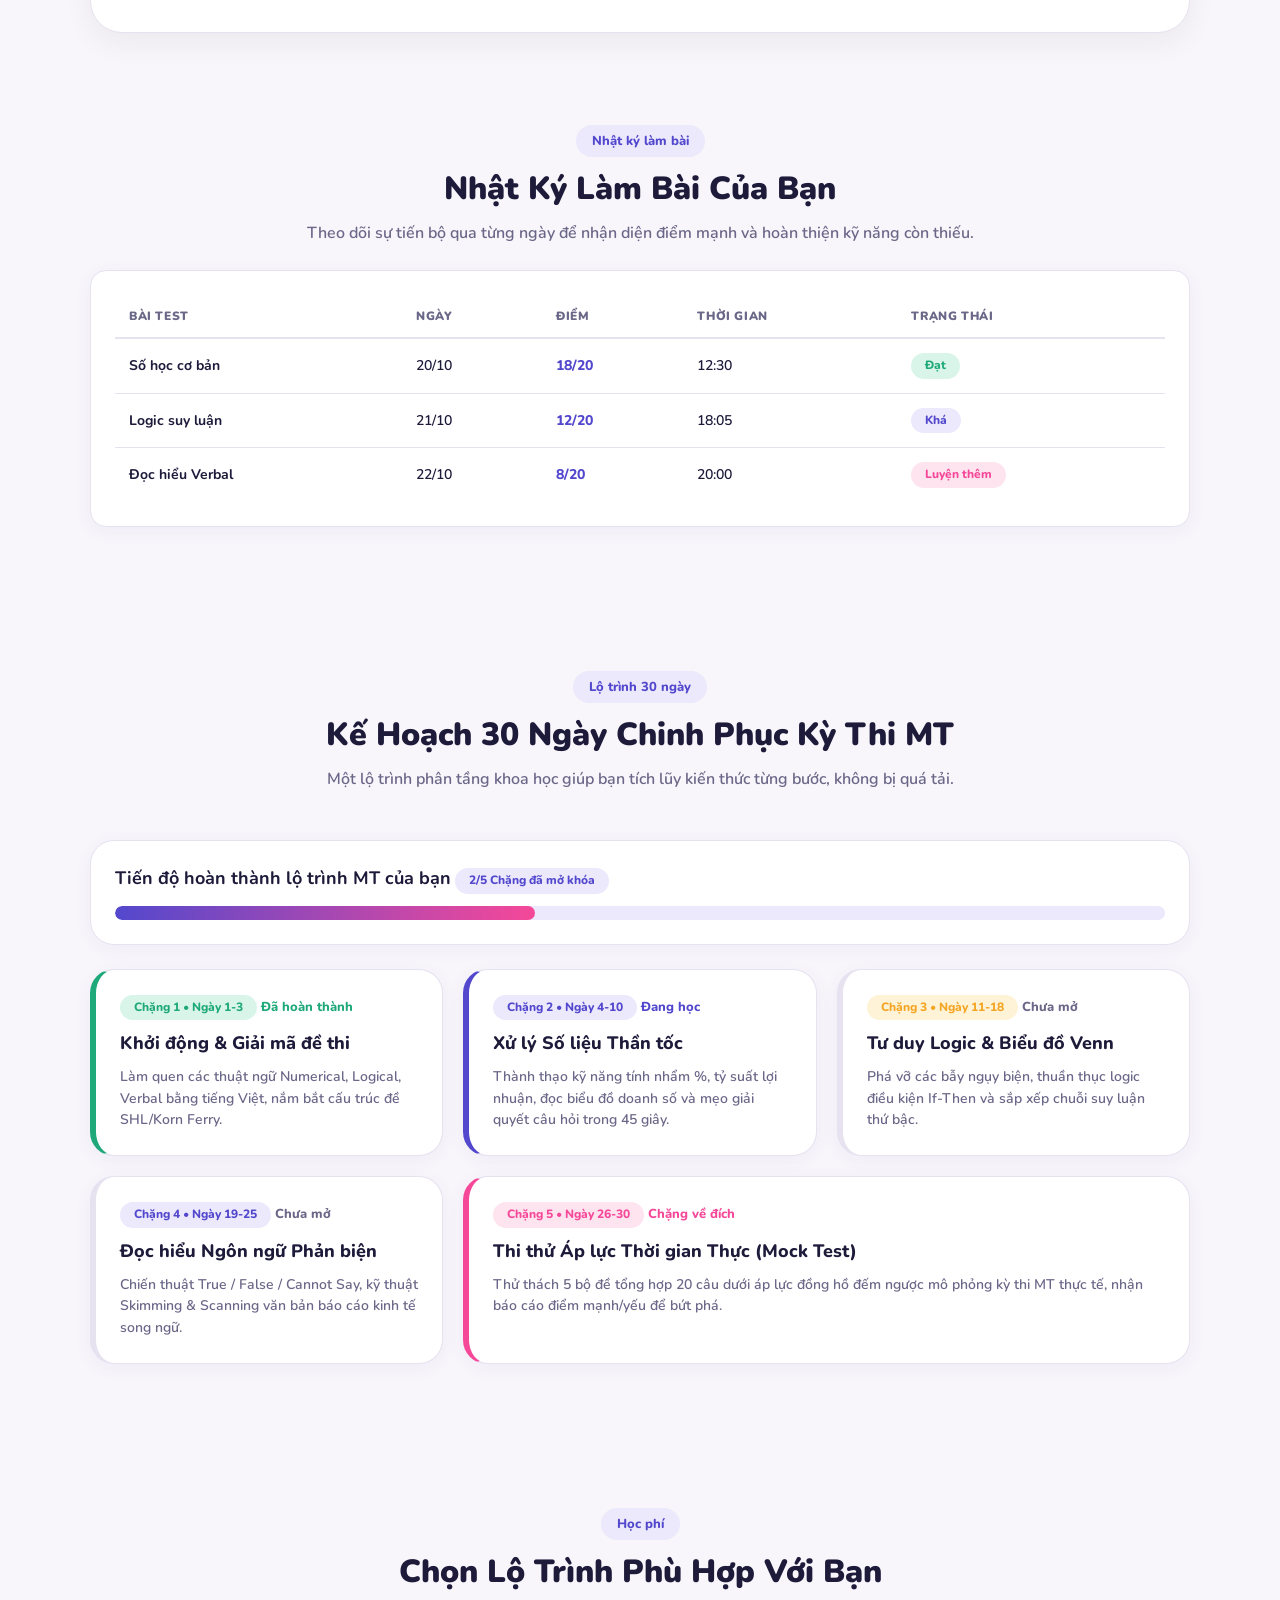
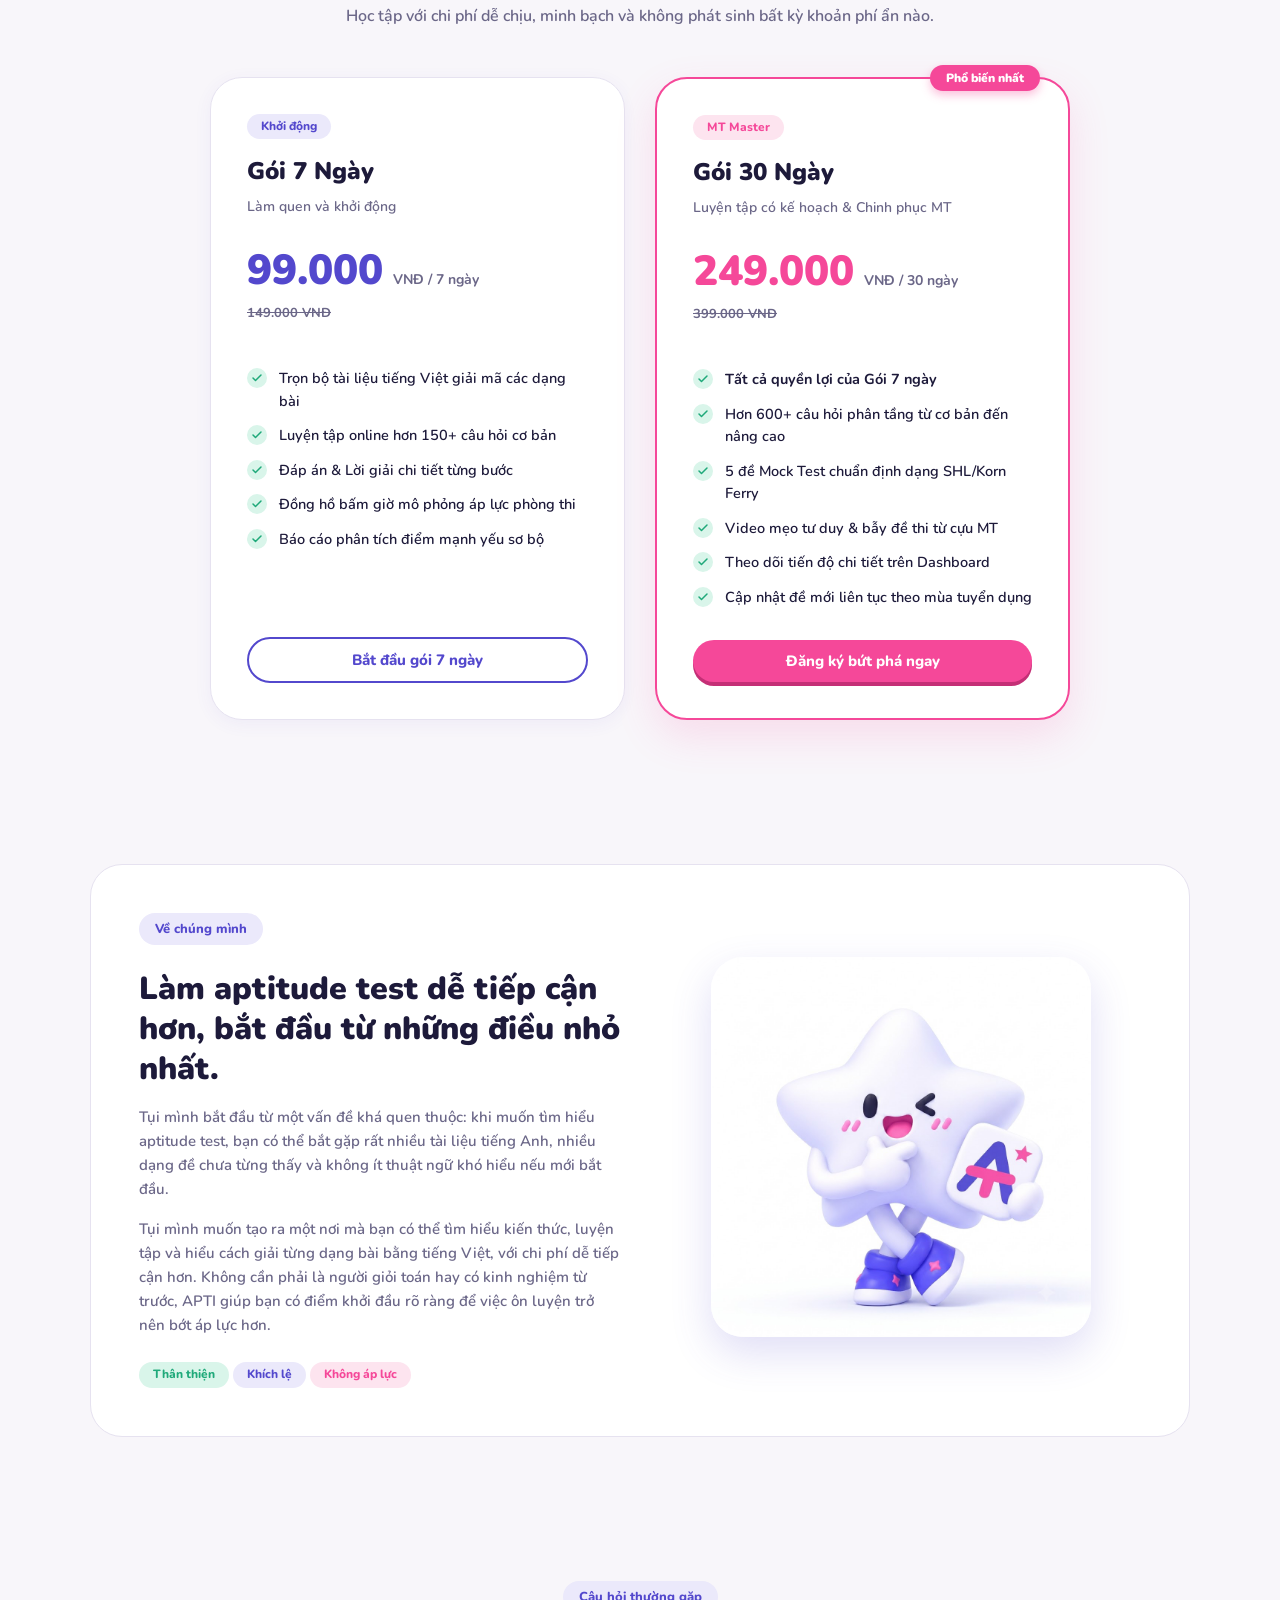
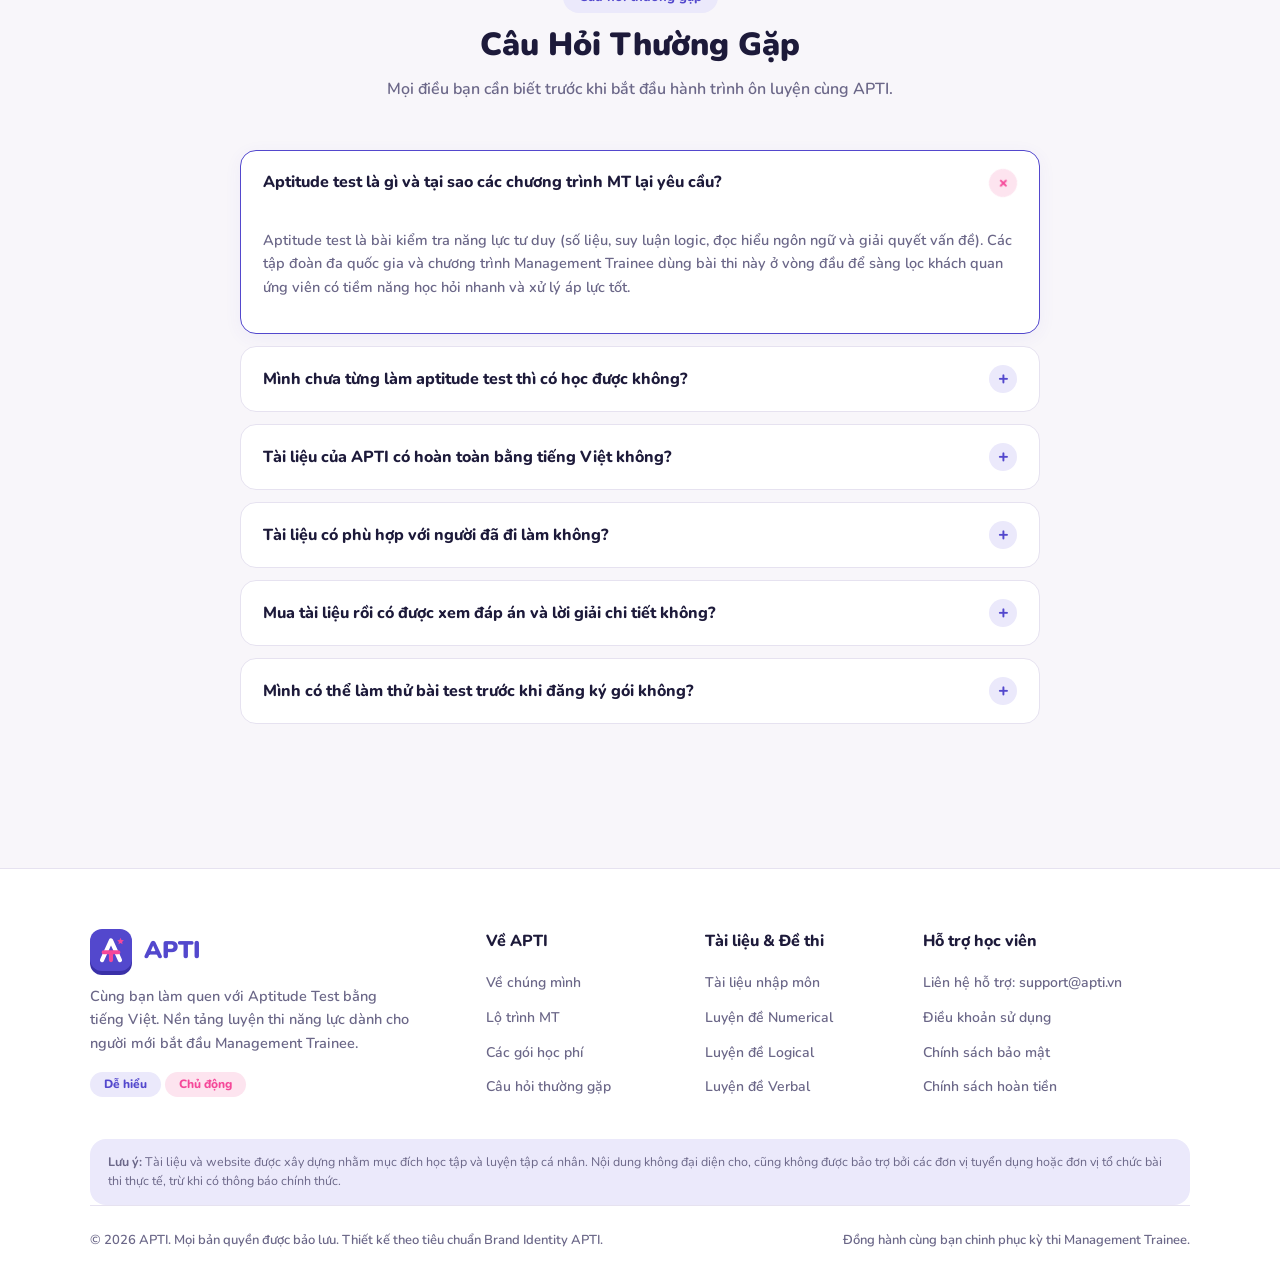
==== commit d619fdd2: "feat: complete end-to-end integration, security hardening, polished UI, and dual-mode testing" ====
--- a/apti-frontend/index.html
+++ b/apti-frontend/index.html
@@ -64,12 +64,28 @@
 
       <!-- Header Actions -->
       <div class="nav-actions">
+        <!-- Nút Bật/Tắt Âm thanh Hiệu ứng -->
+        <button class="theme-toggle-btn" id="sound-toggle-btn" aria-label="Bật/Tắt âm thanh hiệu ứng" title="Bật/Tắt âm thanh">
+          <svg width="18" height="18" viewBox="0 0 24 24" fill="none" stroke="currentColor" stroke-width="2" stroke-linecap="round" stroke-linejoin="round">
+            <polygon points="11 5 6 9 2 9 2 15 6 15 11 19 11 5"/>
+            <path d="M19.07 4.93a10 10 0 0 1 0 14.14M15.54 8.46a5 5 0 0 1 0 7.07"/>
+          </svg>
+        </button>
+
+        <!-- Nút Chuyển đổi Theme Sáng/Tối -->
         <button class="theme-toggle-btn" id="theme-toggle-btn" aria-label="Chuyển đổi giao diện sáng tối">
           <svg width="18" height="18" viewBox="0 0 24 24" fill="none" stroke="currentColor" stroke-width="2" stroke-linecap="round" stroke-linejoin="round"><path d="M21 12.79A9 9 0 1 1 11.21 3 7 7 0 0 0 21 12.79z"/></svg>
         </button>
-        <a href="#phong-luyen-tap" class="btn b-pri b-sm">
+
+        <!-- Vị trí hiển thị Tài khoản Học viên / Nút Đăng nhập -->
+        <div id="nav-auth-container" style="display:inline-flex; align-items:center;">
+          <!-- Dynamically injected via authController.js -->
+        </div>
+
+        <a href="#phong-luyen-tap" class="btn b-pri b-sm nav-cta-btn">
           <span>Thi thử ngay</span>
         </a>
+
         <button class="mobile-menu-btn" id="mobile-menu-btn" aria-label="Mở menu điện thoại">
           <svg width="24" height="24" viewBox="0 0 24 24" fill="none" stroke="currentColor" stroke-width="2" stroke-linecap="round" stroke-linejoin="round"><line x1="3" y1="12" x2="21" y2="12"/><line x1="3" y1="6" x2="21" y2="6"/><line x1="3" y1="18" x2="21" y2="18"/></svg>
         </button>
--- a/apti-frontend/css/components.css
+++ b/apti-frontend/css/components.css
@@ -602,3 +602,117 @@
   padding: 0 22px 20px 22px;
   max-height: 250px;
 }
+
+/* ----------------- Global Floating Toast Container ----------------- */
+.toast-container {
+  position: fixed;
+  top: 24px;
+  right: 24px;
+  z-index: 99999;
+  display: flex;
+  flex-direction: column;
+  gap: 10px;
+  max-width: 380px;
+  pointer-events: none;
+}
+
+.toast-item {
+  pointer-events: auto;
+  display: flex;
+  align-items: center;
+  gap: 12px;
+  padding: 12px 18px;
+  border-radius: var(--radius-pill);
+  font-family: var(--font-main);
+  font-weight: 800;
+  font-size: 14px;
+  color: #FFFFFF;
+  background: var(--ink);
+  box-shadow: 0 10px 28px rgba(0, 0, 0, 0.22);
+  transition: all 0.3s cubic-bezier(0.16, 1, 0.3, 1);
+  border: 1px solid rgba(255, 255, 255, 0.15);
+}
+
+.toast-item.toast-success {
+  background: #10B981;
+}
+
+.toast-item.toast-error {
+  background: #EF4444;
+}
+
+.toast-item.toast-warning {
+  background: #F59E0B;
+}
+
+.toast-item.toast-info {
+  background: #4F46E5;
+}
+
+.toast-item .toast-icon {
+  display: flex;
+  align-items: center;
+  flex: none;
+}
+
+.toast-item .toast-msg {
+  flex: 1;
+  line-height: 1.35;
+}
+
+.toast-item .toast-close {
+  background: none;
+  border: none;
+  color: #FFFFFF;
+  opacity: 0.8;
+  font-size: 18px;
+  cursor: pointer;
+  padding: 0 4px;
+  line-height: 1;
+}
+
+.toast-item .toast-close:hover {
+  opacity: 1;
+}
+
+.toast-item.fade-out {
+  opacity: 0;
+  transform: translateY(-10px) scale(0.95);
+}
+
+/* ----------------- Header User Pill & Sound Toggle ----------------- */
+.nav-user-btn {
+  display: inline-flex;
+  align-items: center;
+  gap: 8px;
+  padding: 6px 14px;
+  border-radius: var(--radius-pill);
+  background: var(--pri-soft);
+  color: var(--pri);
+  font-size: 13.5px;
+  font-weight: 800;
+  border: 1.5px solid var(--pri);
+}
+
+.nav-user-btn:hover {
+  background: var(--pri);
+  color: #FFFFFF;
+}
+
+.nav-user-btn:hover .chip {
+  background: #FFFFFF;
+  color: var(--pri);
+}
+
+.user-name-text {
+  max-width: 120px;
+  overflow: hidden;
+  text-overflow: ellipsis;
+  white-space: nowrap;
+}
+
+@media (max-width: 576px) {
+  .user-name-text {
+    max-width: 80px;
+  }
+}
--- a/apti-frontend/css/layout.css
+++ b/apti-frontend/css/layout.css
@@ -791,3 +791,17 @@
     padding: 20px;
   }
 }
+
+@media (max-width: 576px) {
+  .nav-actions {
+    gap: 6px;
+  }
+  .nav-cta-btn {
+    display: none;
+  }
+  .theme-toggle-btn {
+    width: 36px;
+    height: 36px;
+    font-size: 16px;
+  }
+}
